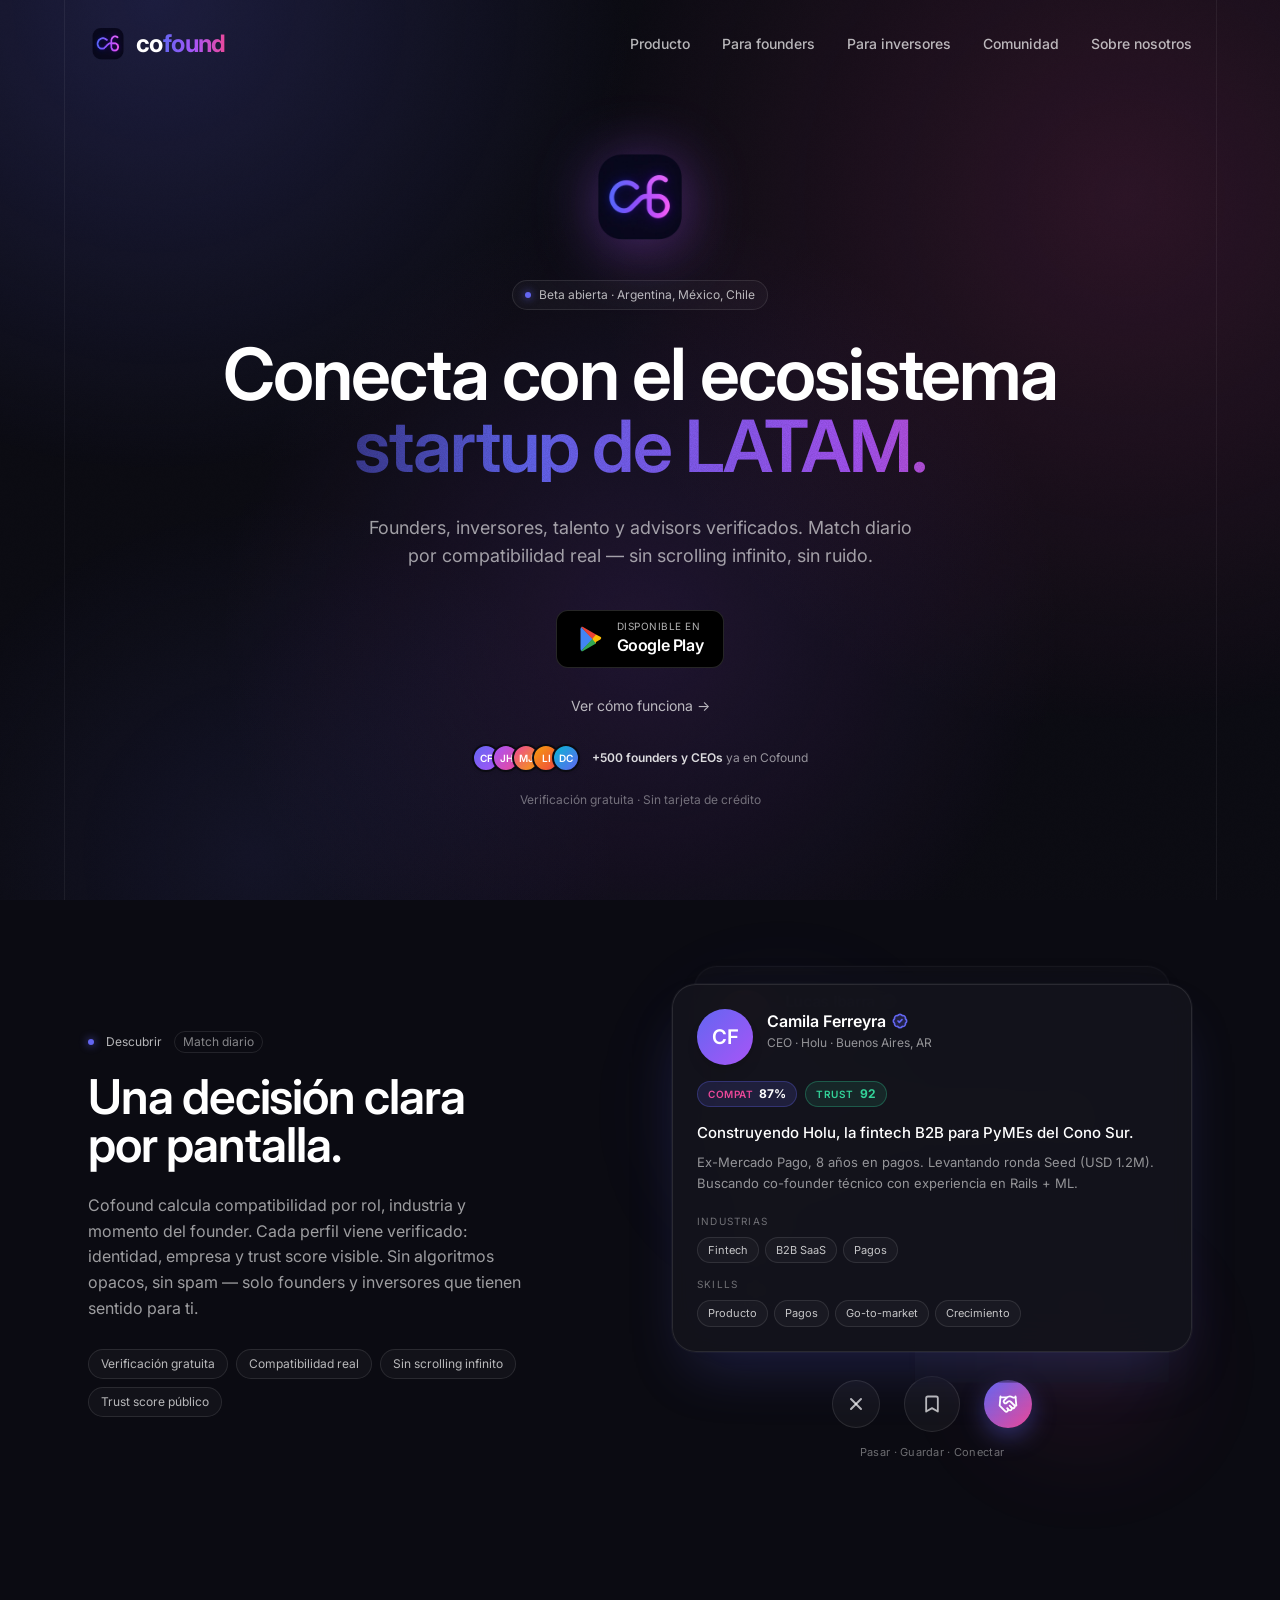
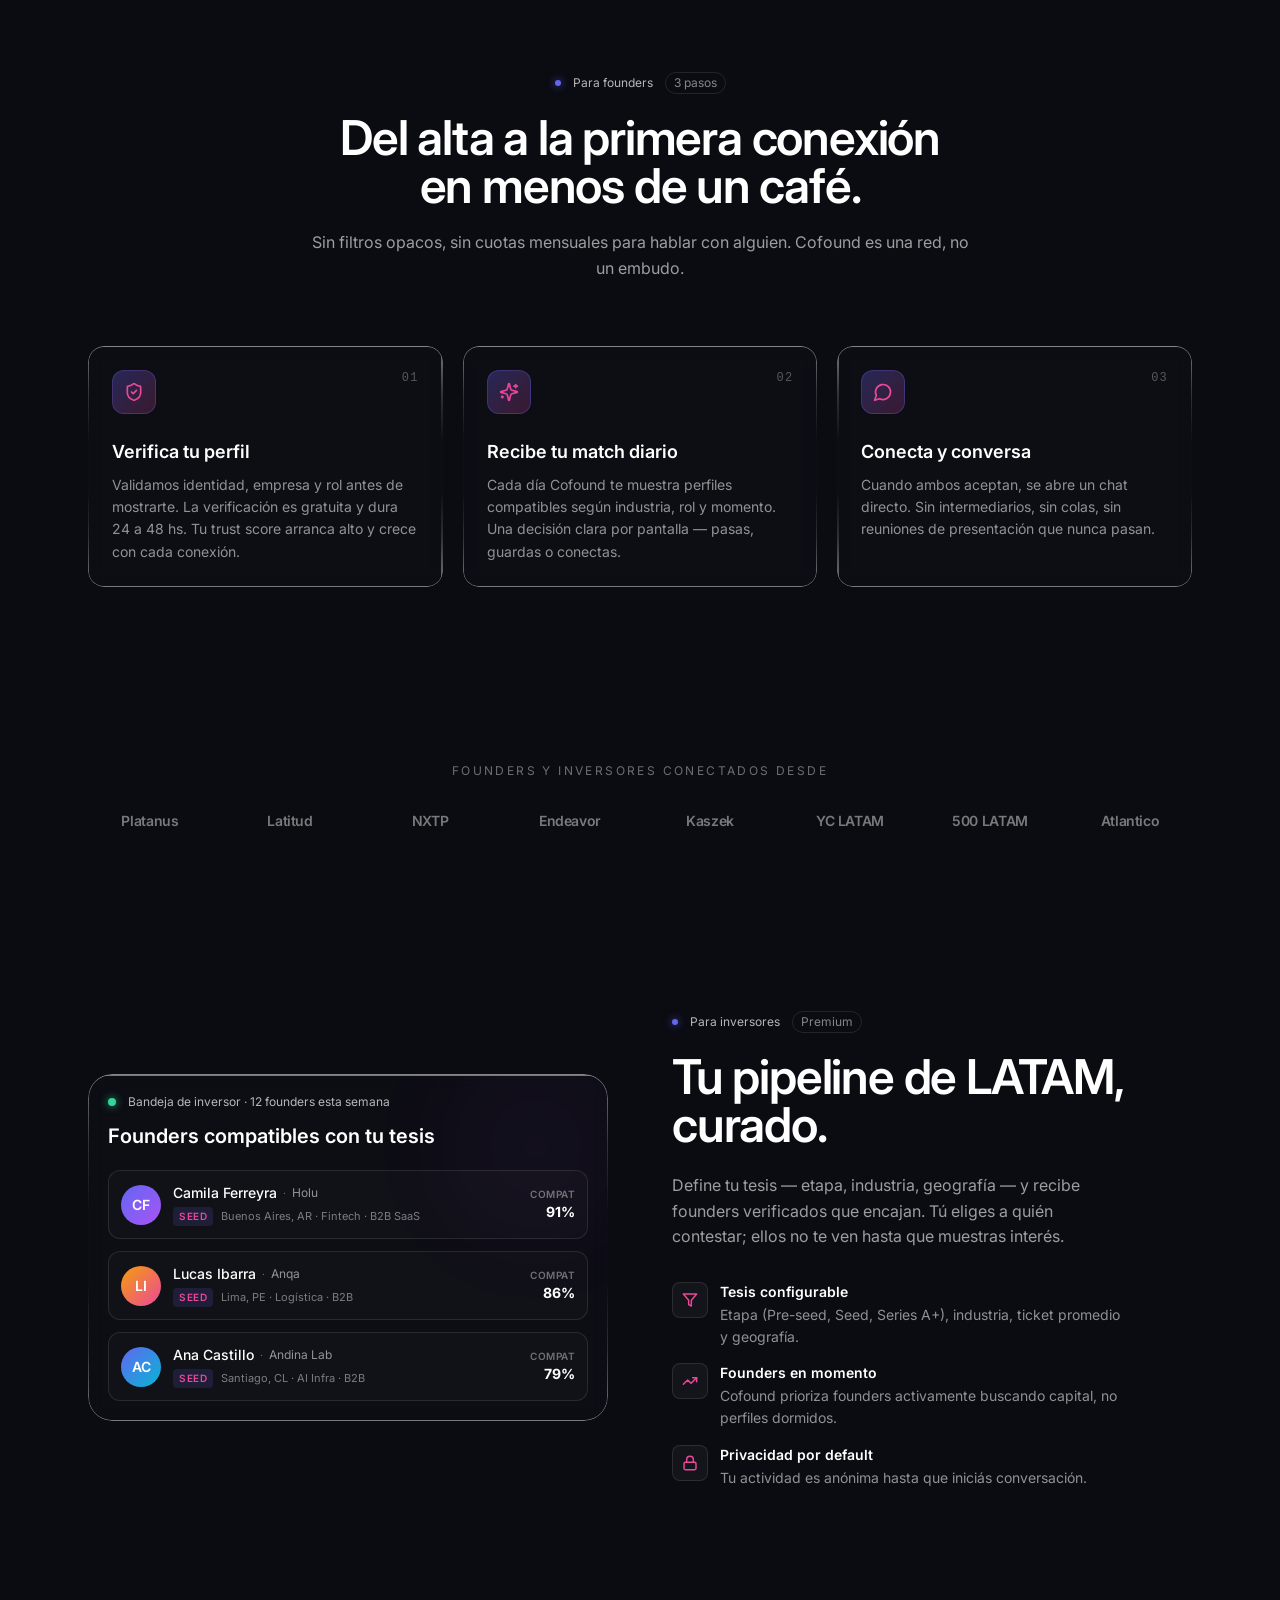
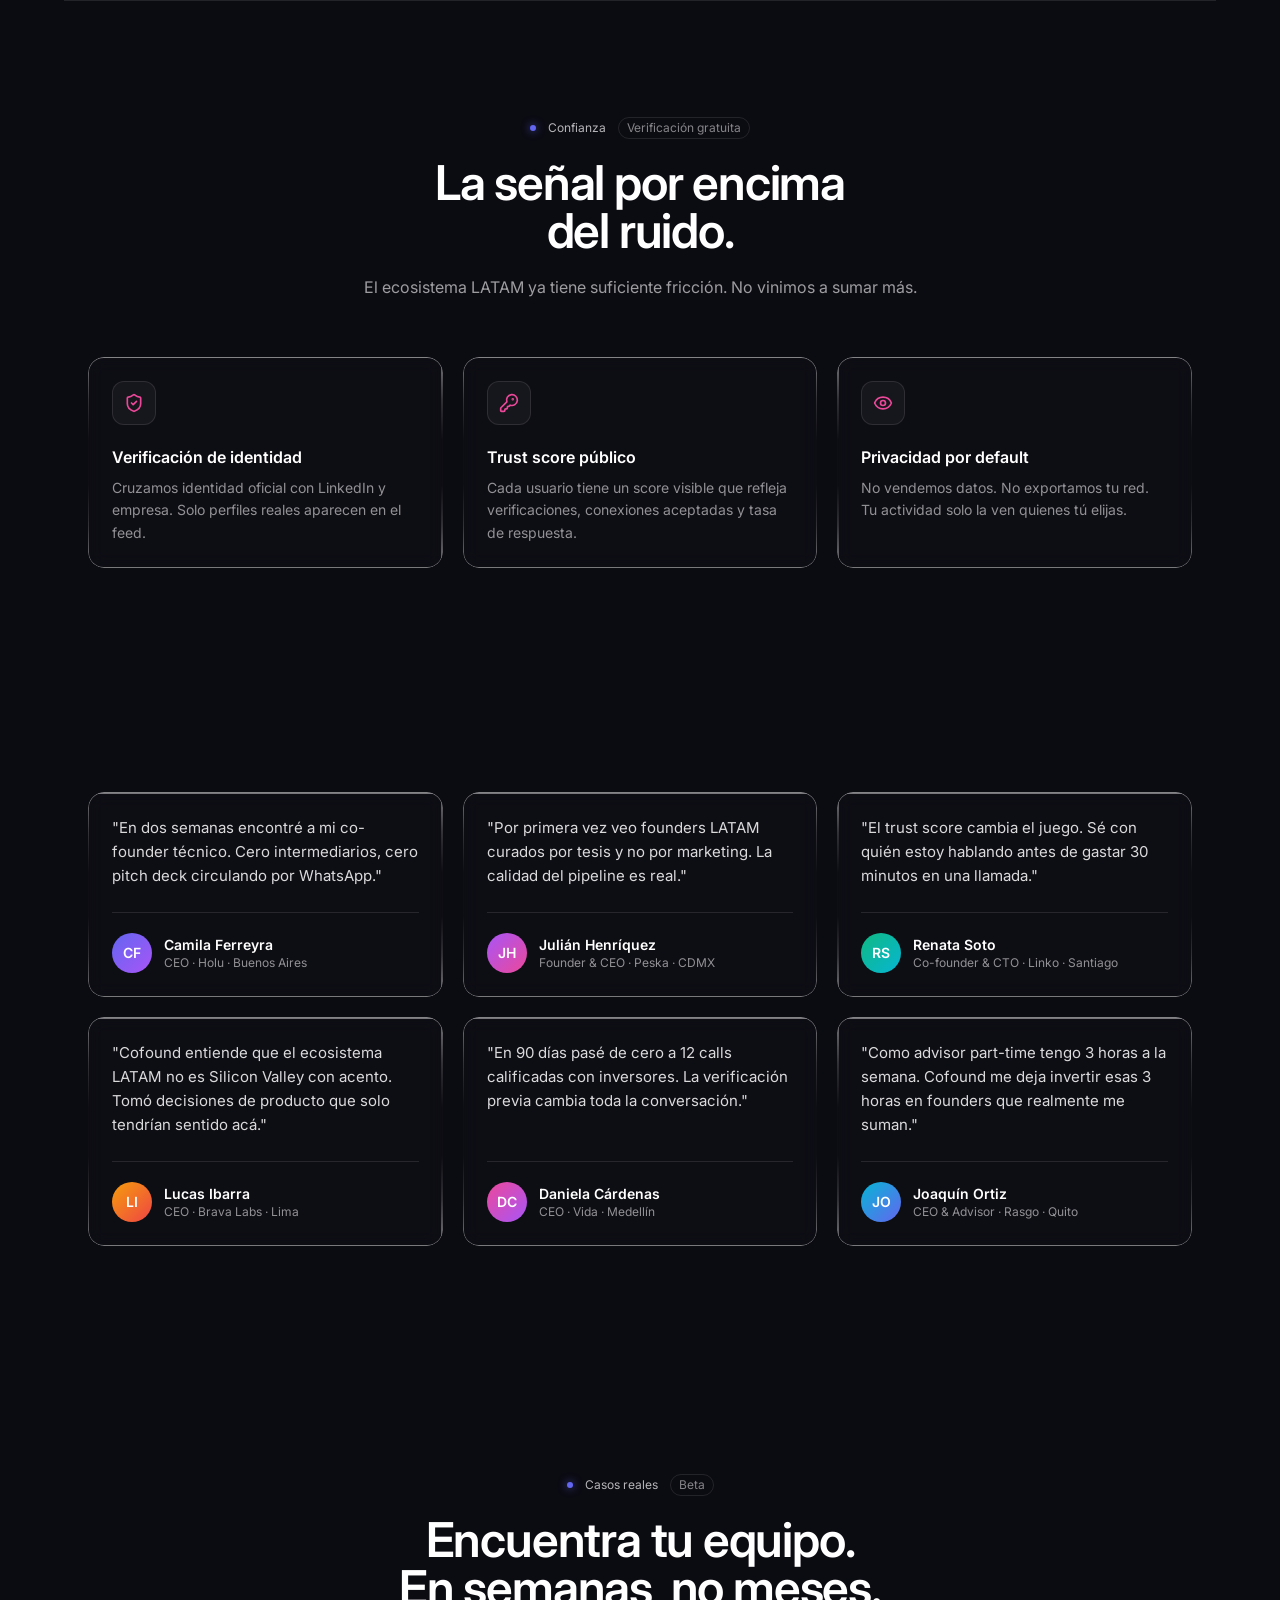
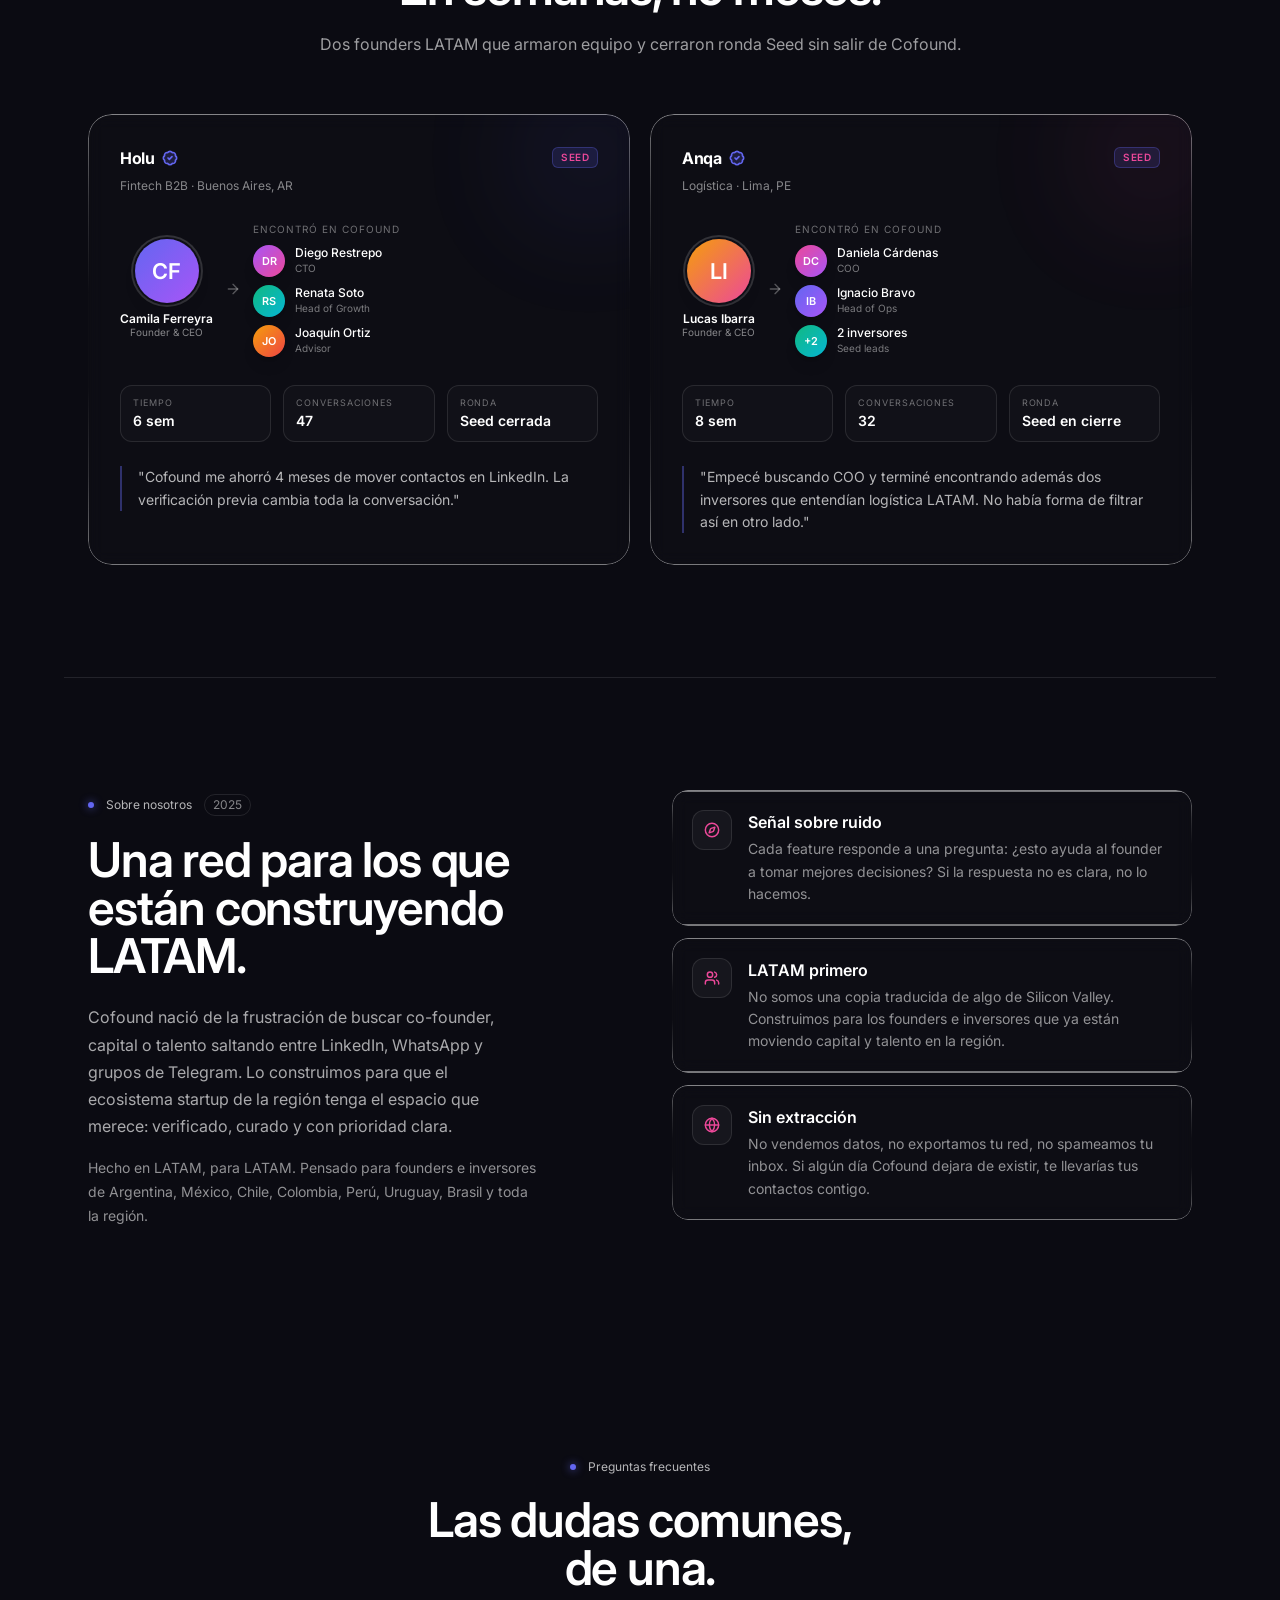
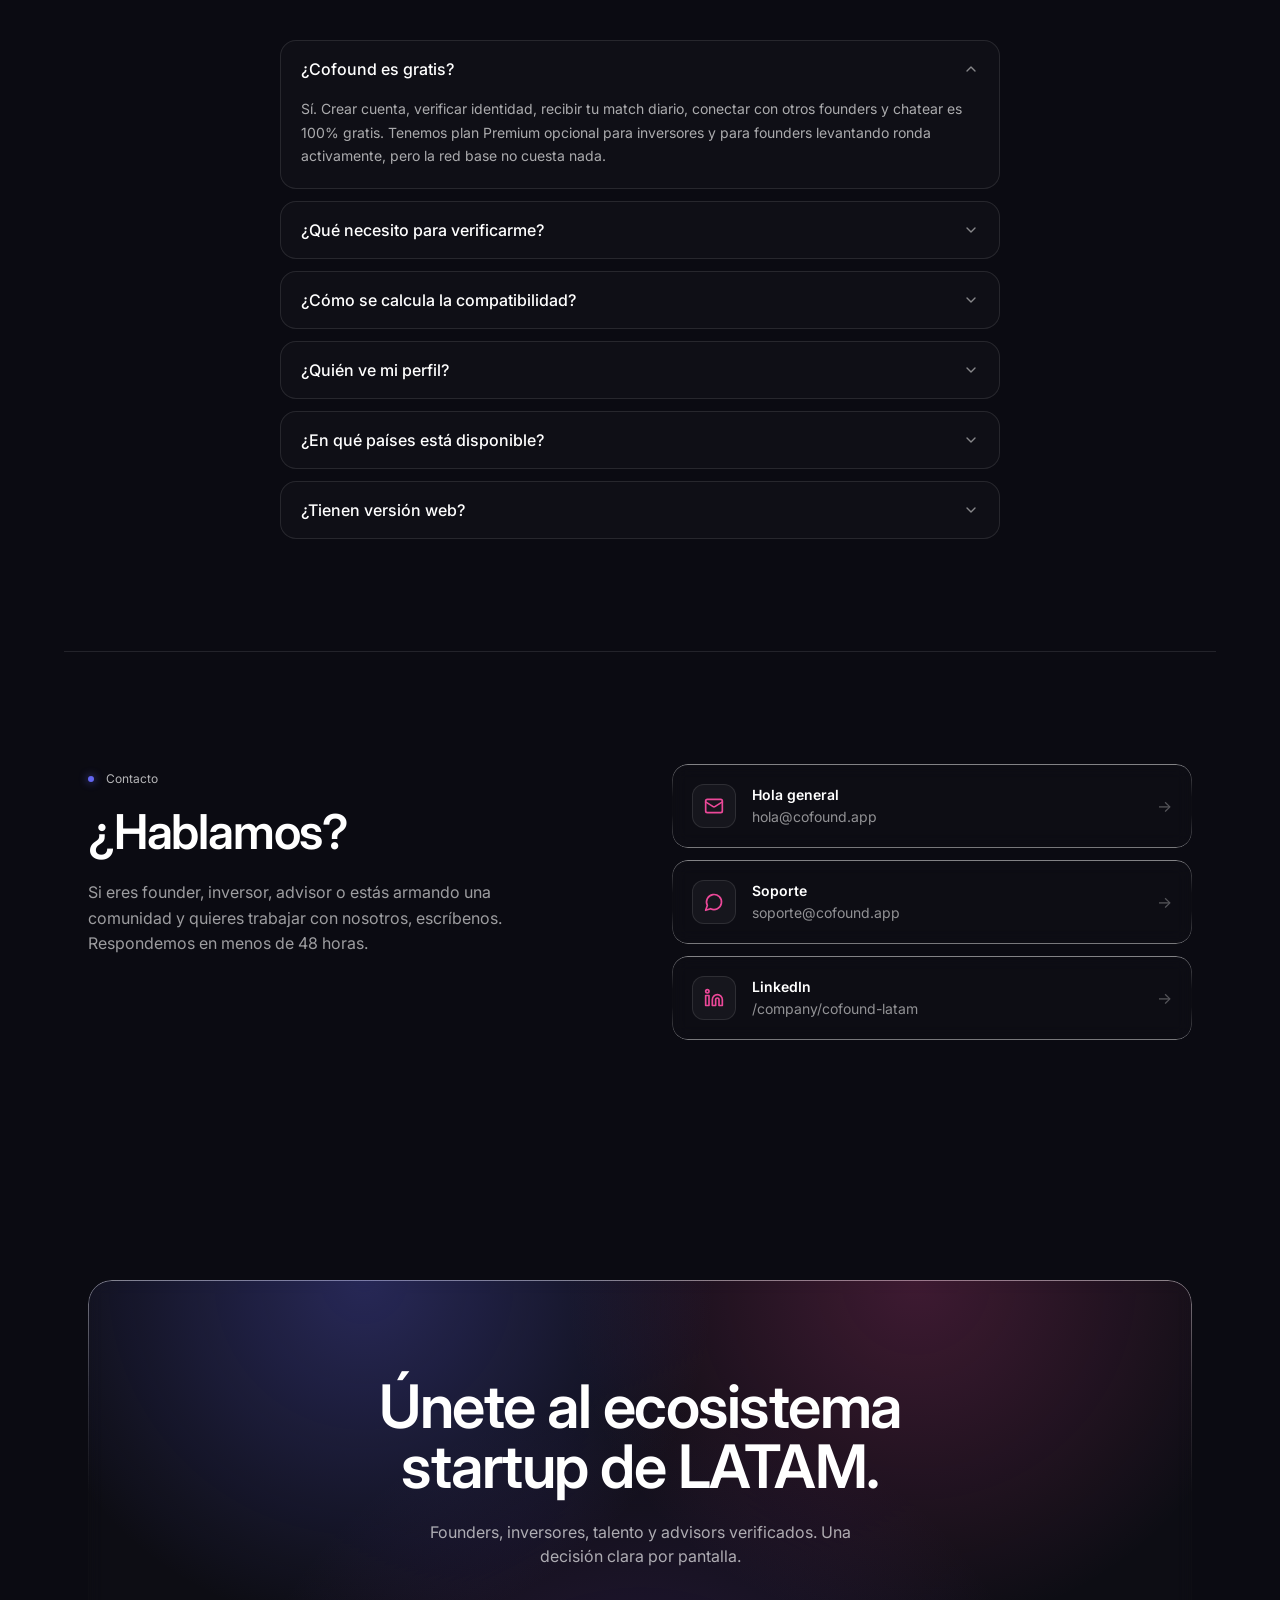
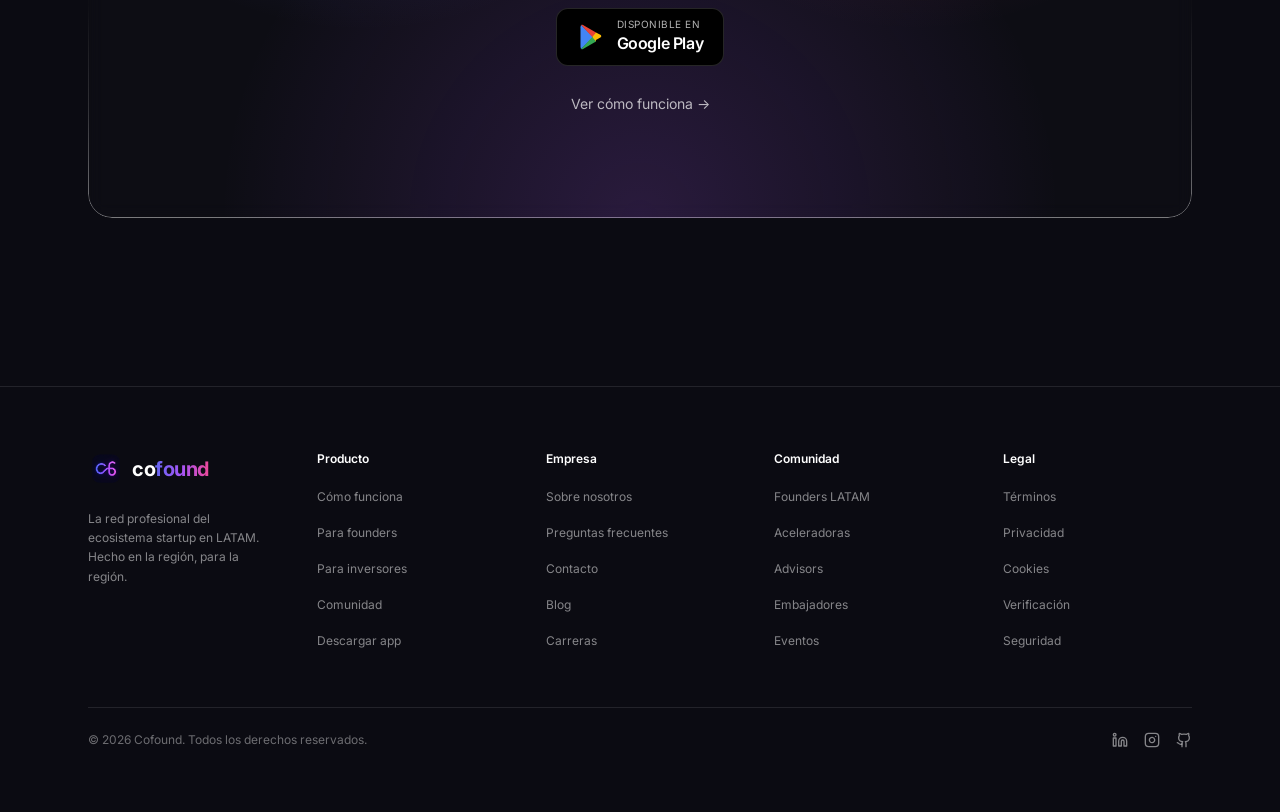
==== index.html @ 4dd8221e "first commit" ====
<!doctype html>
<html lang="es">
  <head>
    <meta charset="UTF-8" />
    <meta name="viewport" content="width=device-width, initial-scale=1.0" />
    <meta name="theme-color" content="#0B0B12" />
    <link rel="icon" type="image/png" href="/cofound-logo.png" />
    <link rel="apple-touch-icon" href="/cofound-logo.png" />
    <meta name="description" content="Cofound — La red profesional del ecosistema startup de LATAM. Founders, inversores, talento y advisors verificados." />
    <meta property="og:title" content="Cofound — Conecta con el ecosistema startup de LATAM" />
    <meta property="og:description" content="Match diario por compatibilidad real. Verificación gratuita. Sin scrolling infinito." />
    <meta property="og:image" content="/cofound-logo.png" />
    <meta property="og:type" content="website" />
    <title>Cofound — La red startup de LATAM</title>
    <script type="module" crossorigin src="/assets/index-DoWVaJGi.js"></script>
    <link rel="stylesheet" crossorigin href="/assets/index-CQe3KnJI.css">
  </head>
  <body>
    <div id="root"></div>
  </body>
</html>
---- assets/index-CQe3KnJI.css ----
@import"https://fonts.googleapis.com/css2?family=Inter:wght@400;500;600;700;800;900&display=swap";*,:before,:after{--tw-border-spacing-x: 0;--tw-border-spacing-y: 0;--tw-translate-x: 0;--tw-translate-y: 0;--tw-rotate: 0;--tw-skew-x: 0;--tw-skew-y: 0;--tw-scale-x: 1;--tw-scale-y: 1;--tw-pan-x: ;--tw-pan-y: ;--tw-pinch-zoom: ;--tw-scroll-snap-strictness: proximity;--tw-gradient-from-position: ;--tw-gradient-via-position: ;--tw-gradient-to-position: ;--tw-ordinal: ;--tw-slashed-zero: ;--tw-numeric-figure: ;--tw-numeric-spacing: ;--tw-numeric-fraction: ;--tw-ring-inset: ;--tw-ring-offset-width: 0px;--tw-ring-offset-color: #fff;--tw-ring-color: rgb(59 130 246 / .5);--tw-ring-offset-shadow: 0 0 #0000;--tw-ring-shadow: 0 0 #0000;--tw-shadow: 0 0 #0000;--tw-shadow-colored: 0 0 #0000;--tw-blur: ;--tw-brightness: ;--tw-contrast: ;--tw-grayscale: ;--tw-hue-rotate: ;--tw-invert: ;--tw-saturate: ;--tw-sepia: ;--tw-drop-shadow: ;--tw-backdrop-blur: ;--tw-backdrop-brightness: ;--tw-backdrop-contrast: ;--tw-backdrop-grayscale: ;--tw-backdrop-hue-rotate: ;--tw-backdrop-invert: ;--tw-backdrop-opacity: ;--tw-backdrop-saturate: ;--tw-backdrop-sepia: ;--tw-contain-size: ;--tw-contain-layout: ;--tw-contain-paint: ;--tw-contain-style: }::backdrop{--tw-border-spacing-x: 0;--tw-border-spacing-y: 0;--tw-translate-x: 0;--tw-translate-y: 0;--tw-rotate: 0;--tw-skew-x: 0;--tw-skew-y: 0;--tw-scale-x: 1;--tw-scale-y: 1;--tw-pan-x: ;--tw-pan-y: ;--tw-pinch-zoom: ;--tw-scroll-snap-strictness: proximity;--tw-gradient-from-position: ;--tw-gradient-via-position: ;--tw-gradient-to-position: ;--tw-ordinal: ;--tw-slashed-zero: ;--tw-numeric-figure: ;--tw-numeric-spacing: ;--tw-numeric-fraction: ;--tw-ring-inset: ;--tw-ring-offset-width: 0px;--tw-ring-offset-color: #fff;--tw-ring-color: rgb(59 130 246 / .5);--tw-ring-offset-shadow: 0 0 #0000;--tw-ring-shadow: 0 0 #0000;--tw-shadow: 0 0 #0000;--tw-shadow-colored: 0 0 #0000;--tw-blur: ;--tw-brightness: ;--tw-contrast: ;--tw-grayscale: ;--tw-hue-rotate: ;--tw-invert: ;--tw-saturate: ;--tw-sepia: ;--tw-drop-shadow: ;--tw-backdrop-blur: ;--tw-backdrop-brightness: ;--tw-backdrop-contrast: ;--tw-backdrop-grayscale: ;--tw-backdrop-hue-rotate: ;--tw-backdrop-invert: ;--tw-backdrop-opacity: ;--tw-backdrop-saturate: ;--tw-backdrop-sepia: ;--tw-contain-size: ;--tw-contain-layout: ;--tw-contain-paint: ;--tw-contain-style: }*,:before,:after{box-sizing:border-box;border-width:0;border-style:solid;border-color:#e5e7eb}:before,:after{--tw-content: ""}html,:host{line-height:1.5;-webkit-text-size-adjust:100%;-moz-tab-size:4;-o-tab-size:4;tab-size:4;font-family:Inter,system-ui,sans-serif;font-feature-settings:normal;font-variation-settings:normal;-webkit-tap-highlight-color:transparent}body{margin:0;line-height:inherit}hr{height:0;color:inherit;border-top-width:1px}abbr:where([title]){-webkit-text-decoration:underline dotted;text-decoration:underline dotted}h1,h2,h3,h4,h5,h6{font-size:inherit;font-weight:inherit}a{color:inherit;text-decoration:inherit}b,strong{font-weight:bolder}code,kbd,samp,pre{font-family:ui-monospace,SFMono-Regular,Menlo,Monaco,Consolas,Liberation Mono,Courier New,monospace;font-feature-settings:normal;font-variation-settings:normal;font-size:1em}small{font-size:80%}sub,sup{font-size:75%;line-height:0;position:relative;vertical-align:baseline}sub{bottom:-.25em}sup{top:-.5em}table{text-indent:0;border-color:inherit;border-collapse:collapse}button,input,optgroup,select,textarea{font-family:inherit;font-feature-settings:inherit;font-variation-settings:inherit;font-size:100%;font-weight:inherit;line-height:inherit;letter-spacing:inherit;color:inherit;margin:0;padding:0}button,select{text-transform:none}button,input:where([type=button]),input:where([type=reset]),input:where([type=submit]){-webkit-appearance:button;background-color:transparent;background-image:none}:-moz-focusring{outline:auto}:-moz-ui-invalid{box-shadow:none}progress{vertical-align:baseline}::-webkit-inner-spin-button,::-webkit-outer-spin-button{height:auto}[type=search]{-webkit-appearance:textfield;outline-offset:-2px}::-webkit-search-decoration{-webkit-appearance:none}::-webkit-file-upload-button{-webkit-appearance:button;font:inherit}summary{display:list-item}blockquote,dl,dd,h1,h2,h3,h4,h5,h6,hr,figure,p,pre{margin:0}fieldset{margin:0;padding:0}legend{padding:0}ol,ul,menu{list-style:none;margin:0;padding:0}dialog{padding:0}textarea{resize:vertical}input::-moz-placeholder,textarea::-moz-placeholder{opacity:1;color:#9ca3af}input::placeholder,textarea::placeholder{opacity:1;color:#9ca3af}button,[role=button]{cursor:pointer}:disabled{cursor:default}img,svg,video,canvas,audio,iframe,embed,object{display:block;vertical-align:middle}img,video{max-width:100%;height:auto}[hidden]:where(:not([hidden=until-found])){display:none}.pointer-events-none{pointer-events:none}.visible{visibility:visible}.fixed{position:fixed}.absolute{position:absolute}.relative{position:relative}.-inset-10{top:-2.5rem;right:-2.5rem;bottom:-2.5rem;left:-2.5rem}.inset-0{top:0;right:0;bottom:0;left:0}.inset-x-3{left:.75rem;right:.75rem}.inset-y-0{top:0;bottom:0}.-right-12{right:-3rem}.-right-20{right:-5rem}.-top-12{top:-3rem}.-top-20{top:-5rem}.-top-3{top:-.75rem}.left-1\/2{left:50%}.-z-10{z-index:-10}.z-0{z-index:0}.z-10{z-index:10}.z-\[100\]{z-index:100}.z-\[5\]{z-index:5}.order-1{order:1}.order-2{order:2}.mx-auto{margin-left:auto;margin-right:auto}.-mt-4{margin-top:-1rem}.mb-1{margin-bottom:.25rem}.mb-2{margin-bottom:.5rem}.mb-5{margin-bottom:1.25rem}.mb-6{margin-bottom:1.5rem}.mb-7{margin-bottom:1.75rem}.ml-auto{margin-left:auto}.mt-0\.5{margin-top:.125rem}.mt-1{margin-top:.25rem}.mt-10{margin-top:2.5rem}.mt-12{margin-top:3rem}.mt-14{margin-top:3.5rem}.mt-16{margin-top:4rem}.mt-2{margin-top:.5rem}.mt-3{margin-top:.75rem}.mt-3\.5{margin-top:.875rem}.mt-4{margin-top:1rem}.mt-5{margin-top:1.25rem}.mt-6{margin-top:1.5rem}.mt-7{margin-top:1.75rem}.mt-8{margin-top:2rem}.block{display:block}.inline-block{display:inline-block}.flex{display:flex}.inline-flex{display:inline-flex}.grid{display:grid}.hidden{display:none}.h-1\.5{height:.375rem}.h-10{height:2.5rem}.h-11{height:2.75rem}.h-12{height:3rem}.h-14{height:3.5rem}.h-2{height:.5rem}.h-4{height:1rem}.h-5{height:1.25rem}.h-6{height:1.5rem}.h-60{height:15rem}.h-7{height:1.75rem}.h-9{height:2.25rem}.min-h-screen{min-height:100vh}.w-1\.5{width:.375rem}.w-10{width:2.5rem}.w-11{width:2.75rem}.w-12{width:3rem}.w-14{width:3.5rem}.w-2{width:.5rem}.w-4{width:1rem}.w-5{width:1.25rem}.w-6{width:1.5rem}.w-60{width:15rem}.w-7{width:1.75rem}.w-9{width:2.25rem}.w-full{width:100%}.w-px{width:1px}.min-w-0{min-width:0px}.max-w-2xl{max-width:42rem}.max-w-3xl{max-width:48rem}.max-w-4xl{max-width:56rem}.max-w-6xl{max-width:72rem}.max-w-\[220px\]{max-width:220px}.max-w-md{max-width:28rem}.max-w-xl{max-width:36rem}.flex-1{flex:1 1 0%}.shrink-0{flex-shrink:0}.-translate-x-\[calc\(50\%\+36rem\)\]{--tw-translate-x: calc((50% + 36rem)*-1) ;transform:translate(var(--tw-translate-x),var(--tw-translate-y)) rotate(var(--tw-rotate)) skew(var(--tw-skew-x)) skewY(var(--tw-skew-y)) scaleX(var(--tw-scale-x)) scaleY(var(--tw-scale-y))}.-translate-y-3\.5{--tw-translate-y: -.875rem;transform:translate(var(--tw-translate-x),var(--tw-translate-y)) rotate(var(--tw-rotate)) skew(var(--tw-skew-x)) skewY(var(--tw-skew-y)) scaleX(var(--tw-scale-x)) scaleY(var(--tw-scale-y))}.translate-x-\[calc\(-50\%\+36rem\)\]{--tw-translate-x: calc(-50% + 36rem) ;transform:translate(var(--tw-translate-x),var(--tw-translate-y)) rotate(var(--tw-rotate)) skew(var(--tw-skew-x)) skewY(var(--tw-skew-y)) scaleX(var(--tw-scale-x)) scaleY(var(--tw-scale-y))}.rotate-180{--tw-rotate: 180deg;transform:translate(var(--tw-translate-x),var(--tw-translate-y)) rotate(var(--tw-rotate)) skew(var(--tw-skew-x)) skewY(var(--tw-skew-y)) scaleX(var(--tw-scale-x)) scaleY(var(--tw-scale-y))}.scale-\[0\.96\]{--tw-scale-x: .96;--tw-scale-y: .96;transform:translate(var(--tw-translate-x),var(--tw-translate-y)) rotate(var(--tw-rotate)) skew(var(--tw-skew-x)) skewY(var(--tw-skew-y)) scaleX(var(--tw-scale-x)) scaleY(var(--tw-scale-y))}.cursor-default{cursor:default}.select-none{-webkit-user-select:none;-moz-user-select:none;user-select:none}.grid-cols-2{grid-template-columns:repeat(2,minmax(0,1fr))}.grid-cols-3{grid-template-columns:repeat(3,minmax(0,1fr))}.flex-col{flex-direction:column}.flex-wrap{flex-wrap:wrap}.items-start{align-items:flex-start}.items-center{align-items:center}.items-baseline{align-items:baseline}.justify-center{justify-content:center}.justify-between{justify-content:space-between}.gap-1\.5{gap:.375rem}.gap-10{gap:2.5rem}.gap-2{gap:.5rem}.gap-2\.5{gap:.625rem}.gap-3{gap:.75rem}.gap-3\.5{gap:.875rem}.gap-4{gap:1rem}.gap-5{gap:1.25rem}.gap-6{gap:1.5rem}.gap-8{gap:2rem}.-space-x-2>:not([hidden])~:not([hidden]){--tw-space-x-reverse: 0;margin-right:calc(-.5rem * var(--tw-space-x-reverse));margin-left:calc(-.5rem * calc(1 - var(--tw-space-x-reverse)))}.space-y-2>:not([hidden])~:not([hidden]){--tw-space-y-reverse: 0;margin-top:calc(.5rem * calc(1 - var(--tw-space-y-reverse)));margin-bottom:calc(.5rem * var(--tw-space-y-reverse))}.space-y-3>:not([hidden])~:not([hidden]){--tw-space-y-reverse: 0;margin-top:calc(.75rem * calc(1 - var(--tw-space-y-reverse)));margin-bottom:calc(.75rem * var(--tw-space-y-reverse))}.space-y-4>:not([hidden])~:not([hidden]){--tw-space-y-reverse: 0;margin-top:calc(1rem * calc(1 - var(--tw-space-y-reverse)));margin-bottom:calc(1rem * var(--tw-space-y-reverse))}.overflow-hidden{overflow:hidden}.overflow-x-hidden{overflow-x:hidden}.truncate{overflow:hidden;text-overflow:ellipsis;white-space:nowrap}.rounded{border-radius:.25rem}.rounded-2xl{border-radius:1rem}.rounded-3xl{border-radius:1.5rem}.rounded-full{border-radius:9999px}.rounded-lg{border-radius:.5rem}.rounded-md{border-radius:.375rem}.rounded-xl{border-radius:.75rem}.border{border-width:1px}.border-2{border-width:2px}.border-l-2{border-left-width:2px}.border-t{border-top-width:1px}.border-amber-300\/30{border-color:#fcd34d4d}.border-bg{--tw-border-opacity: 1;border-color:rgb(11 11 18 / var(--tw-border-opacity, 1))}.border-brand\/30{border-color:#6366f14d}.border-brand\/40{border-color:#6366f166}.border-emerald-400\/30{border-color:#34d3994d}.border-white\/10{border-color:#ffffff1a}.border-white\/15{border-color:#ffffff26}.bg-\[\#14141C\]\/95{background-color:#14141cf2}.bg-amber-300\/10{background-color:#fcd34d1a}.bg-bg{--tw-bg-opacity: 1;background-color:rgb(11 11 18 / var(--tw-bg-opacity, 1))}.bg-black{--tw-bg-opacity: 1;background-color:rgb(0 0 0 / var(--tw-bg-opacity, 1))}.bg-brand{--tw-bg-opacity: 1;background-color:rgb(99 102 241 / var(--tw-bg-opacity, 1))}.bg-brand\/15{background-color:#6366f126}.bg-emerald-400{--tw-bg-opacity: 1;background-color:rgb(52 211 153 / var(--tw-bg-opacity, 1))}.bg-emerald-400\/10{background-color:#34d3991a}.bg-white{--tw-bg-opacity: 1;background-color:rgb(255 255 255 / var(--tw-bg-opacity, 1))}.bg-white\/5{background-color:#ffffff0d}.bg-white\/\[0\.02\]{background-color:#ffffff05}.bg-white\/\[0\.03\]{background-color:#ffffff08}.bg-white\/\[0\.04\]{background-color:#ffffff0a}.bg-white\/\[0\.06\]{background-color:#ffffff0f}.bg-gradient-to-br{background-image:linear-gradient(to bottom right,var(--tw-gradient-stops))}.from-brand{--tw-gradient-from: #6366F1 var(--tw-gradient-from-position);--tw-gradient-to: rgb(99 102 241 / 0) var(--tw-gradient-to-position);--tw-gradient-stops: var(--tw-gradient-from), var(--tw-gradient-to)}.from-brand\/30{--tw-gradient-from: rgb(99 102 241 / .3) var(--tw-gradient-from-position);--tw-gradient-to: rgb(99 102 241 / 0) var(--tw-gradient-to-position);--tw-gradient-stops: var(--tw-gradient-from), var(--tw-gradient-to)}.to-brand-3{--tw-gradient-to: #EC4899 var(--tw-gradient-to-position)}.to-brand-3\/20{--tw-gradient-to: rgb(236 72 153 / .2) var(--tw-gradient-to-position)}.bg-clip-text{-webkit-background-clip:text;background-clip:text}.fill-brand\/20{fill:#6366f133}.p-3{padding:.75rem}.p-5{padding:1.25rem}.p-6{padding:1.5rem}.p-7{padding:1.75rem}.px-1\.5{padding-left:.375rem;padding-right:.375rem}.px-2{padding-left:.5rem;padding-right:.5rem}.px-2\.5{padding-left:.625rem;padding-right:.625rem}.px-3{padding-left:.75rem;padding-right:.75rem}.px-5{padding-left:1.25rem;padding-right:1.25rem}.px-6{padding-left:1.5rem;padding-right:1.5rem}.px-8{padding-left:2rem;padding-right:2rem}.py-0\.5{padding-top:.125rem;padding-bottom:.125rem}.py-1{padding-top:.25rem;padding-bottom:.25rem}.py-1\.5{padding-top:.375rem;padding-bottom:.375rem}.py-14{padding-top:3.5rem;padding-bottom:3.5rem}.py-16{padding-top:4rem;padding-bottom:4rem}.py-2{padding-top:.5rem;padding-bottom:.5rem}.py-2\.5{padding-top:.625rem;padding-bottom:.625rem}.py-20{padding-top:5rem;padding-bottom:5rem}.py-3{padding-top:.75rem;padding-bottom:.75rem}.py-4{padding-top:1rem;padding-bottom:1rem}.pb-10{padding-bottom:2.5rem}.pb-20{padding-bottom:5rem}.pb-5{padding-bottom:1.25rem}.pl-4{padding-left:1rem}.pt-12{padding-top:3rem}.pt-5{padding-top:1.25rem}.pt-6{padding-top:1.5rem}.text-left{text-align:left}.text-center{text-align:center}.text-right{text-align:right}.font-mono{font-family:ui-monospace,SFMono-Regular,Menlo,Monaco,Consolas,Liberation Mono,Courier New,monospace}.text-3xl{font-size:1.875rem;line-height:2.25rem}.text-4xl{font-size:2.25rem;line-height:2.5rem}.text-\[10px\]{font-size:10px}.text-\[11px\]{font-size:11px}.text-\[13px\]{font-size:13px}.text-\[15px\]{font-size:15px}.text-\[9px\]{font-size:9px}.text-base{font-size:1rem;line-height:1.5rem}.text-lg{font-size:1.125rem;line-height:1.75rem}.text-sm{font-size:.875rem;line-height:1.25rem}.text-xl{font-size:1.25rem;line-height:1.75rem}.text-xs{font-size:.75rem;line-height:1rem}.font-bold{font-weight:700}.font-medium{font-weight:500}.font-semibold{font-weight:600}.uppercase{text-transform:uppercase}.leading-\[0\.95\]{line-height:.95}.leading-\[1\.05\]{line-height:1.05}.leading-\[1\.55\]{line-height:1.55}.leading-\[1\.5\]{line-height:1.5}.leading-\[1\.6\]{line-height:1.6}.leading-\[1\.7\]{line-height:1.7}.leading-none{line-height:1}.leading-relaxed{line-height:1.625}.leading-snug{line-height:1.375}.leading-tight{line-height:1.25}.tracking-\[0\.12em\]{letter-spacing:.12em}.tracking-\[0\.2em\]{letter-spacing:.2em}.tracking-tight{letter-spacing:-.025em}.tracking-wide{letter-spacing:.025em}.tracking-wider{letter-spacing:.05em}.tracking-widest{letter-spacing:.1em}.text-amber-300{--tw-text-opacity: 1;color:rgb(252 211 77 / var(--tw-text-opacity, 1))}.text-black{--tw-text-opacity: 1;color:rgb(0 0 0 / var(--tw-text-opacity, 1))}.text-brand{--tw-text-opacity: 1;color:rgb(99 102 241 / var(--tw-text-opacity, 1))}.text-brand-3{--tw-text-opacity: 1;color:rgb(236 72 153 / var(--tw-text-opacity, 1))}.text-emerald-400{--tw-text-opacity: 1;color:rgb(52 211 153 / var(--tw-text-opacity, 1))}.text-transparent{color:transparent}.text-white{--tw-text-opacity: 1;color:rgb(255 255 255 / var(--tw-text-opacity, 1))}.text-white\/30{color:#ffffff4d}.text-white\/40{color:#fff6}.text-white\/45{color:#ffffff73}.text-white\/50{color:#ffffff80}.text-white\/55{color:#ffffff8c}.text-white\/60{color:#fff9}.text-white\/65{color:#ffffffa6}.text-white\/70{color:#ffffffb3}.text-white\/75{color:#ffffffbf}.text-white\/85{color:#ffffffd9}.opacity-40{opacity:.4}.opacity-50{opacity:.5}.opacity-70{opacity:.7}.opacity-90{opacity:.9}.opacity-\[0\.025\]{opacity:.025}.mix-blend-overlay{mix-blend-mode:overlay}.shadow{--tw-shadow: 0 1px 3px 0 rgb(0 0 0 / .1), 0 1px 2px -1px rgb(0 0 0 / .1);--tw-shadow-colored: 0 1px 3px 0 var(--tw-shadow-color), 0 1px 2px -1px var(--tw-shadow-color);box-shadow:var(--tw-ring-offset-shadow, 0 0 #0000),var(--tw-ring-shadow, 0 0 #0000),var(--tw-shadow)}.shadow-\[0_0_8px_rgba\(16\,185\,129\,0\.9\)\]{--tw-shadow: 0 0 8px rgba(16,185,129,.9);--tw-shadow-colored: 0 0 8px var(--tw-shadow-color);box-shadow:var(--tw-ring-offset-shadow, 0 0 #0000),var(--tw-ring-shadow, 0 0 #0000),var(--tw-shadow)}.shadow-\[0_0_8px_rgba\(99\,102\,241\,0\.8\)\]{--tw-shadow: 0 0 8px rgba(99,102,241,.8);--tw-shadow-colored: 0 0 8px var(--tw-shadow-color);box-shadow:var(--tw-ring-offset-shadow, 0 0 #0000),var(--tw-ring-shadow, 0 0 #0000),var(--tw-shadow)}.shadow-\[0_0_8px_rgba\(99\,102\,241\,0\.9\)\]{--tw-shadow: 0 0 8px rgba(99,102,241,.9);--tw-shadow-colored: 0 0 8px var(--tw-shadow-color);box-shadow:var(--tw-ring-offset-shadow, 0 0 #0000),var(--tw-ring-shadow, 0 0 #0000),var(--tw-shadow)}.shadow-\[0_8px_24px_rgba\(99\,102\,241\,0\.4\)\]{--tw-shadow: 0 8px 24px rgba(99,102,241,.4);--tw-shadow-colored: 0 8px 24px var(--tw-shadow-color);box-shadow:var(--tw-ring-offset-shadow, 0 0 #0000),var(--tw-ring-shadow, 0 0 #0000),var(--tw-shadow)}.shadow-lg{--tw-shadow: 0 10px 15px -3px rgb(0 0 0 / .1), 0 4px 6px -4px rgb(0 0 0 / .1);--tw-shadow-colored: 0 10px 15px -3px var(--tw-shadow-color), 0 4px 6px -4px var(--tw-shadow-color);box-shadow:var(--tw-ring-offset-shadow, 0 0 #0000),var(--tw-ring-shadow, 0 0 #0000),var(--tw-shadow)}.ring{--tw-ring-offset-shadow: var(--tw-ring-inset) 0 0 0 var(--tw-ring-offset-width) var(--tw-ring-offset-color);--tw-ring-shadow: var(--tw-ring-inset) 0 0 0 calc(3px + var(--tw-ring-offset-width)) var(--tw-ring-color);box-shadow:var(--tw-ring-offset-shadow),var(--tw-ring-shadow),var(--tw-shadow, 0 0 #0000)}.ring-2{--tw-ring-offset-shadow: var(--tw-ring-inset) 0 0 0 var(--tw-ring-offset-width) var(--tw-ring-offset-color);--tw-ring-shadow: var(--tw-ring-inset) 0 0 0 calc(2px + var(--tw-ring-offset-width)) var(--tw-ring-color);box-shadow:var(--tw-ring-offset-shadow),var(--tw-ring-shadow),var(--tw-shadow, 0 0 #0000)}.ring-white\/15{--tw-ring-color: rgb(255 255 255 / .15)}.ring-offset-2{--tw-ring-offset-width: 2px}.ring-offset-\[\#0f0f17\]{--tw-ring-offset-color: #0f0f17}.blur-2xl{--tw-blur: blur(40px);filter:var(--tw-blur) var(--tw-brightness) var(--tw-contrast) var(--tw-grayscale) var(--tw-hue-rotate) var(--tw-invert) var(--tw-saturate) var(--tw-sepia) var(--tw-drop-shadow)}.blur-3xl{--tw-blur: blur(64px);filter:var(--tw-blur) var(--tw-brightness) var(--tw-contrast) var(--tw-grayscale) var(--tw-hue-rotate) var(--tw-invert) var(--tw-saturate) var(--tw-sepia) var(--tw-drop-shadow)}.drop-shadow-\[0_8px_32px_rgba\(168\,85\,247\,0\.4\)\]{--tw-drop-shadow: drop-shadow(0 8px 32px rgba(168,85,247,.4));filter:var(--tw-blur) var(--tw-brightness) var(--tw-contrast) var(--tw-grayscale) var(--tw-hue-rotate) var(--tw-invert) var(--tw-saturate) var(--tw-sepia) var(--tw-drop-shadow)}.filter{filter:var(--tw-blur) var(--tw-brightness) var(--tw-contrast) var(--tw-grayscale) var(--tw-hue-rotate) var(--tw-invert) var(--tw-saturate) var(--tw-sepia) var(--tw-drop-shadow)}.backdrop-blur-xl{--tw-backdrop-blur: blur(24px);-webkit-backdrop-filter:var(--tw-backdrop-blur) var(--tw-backdrop-brightness) var(--tw-backdrop-contrast) var(--tw-backdrop-grayscale) var(--tw-backdrop-hue-rotate) var(--tw-backdrop-invert) var(--tw-backdrop-opacity) var(--tw-backdrop-saturate) var(--tw-backdrop-sepia);backdrop-filter:var(--tw-backdrop-blur) var(--tw-backdrop-brightness) var(--tw-backdrop-contrast) var(--tw-backdrop-grayscale) var(--tw-backdrop-hue-rotate) var(--tw-backdrop-invert) var(--tw-backdrop-opacity) var(--tw-backdrop-saturate) var(--tw-backdrop-sepia)}.transition{transition-property:color,background-color,border-color,text-decoration-color,fill,stroke,opacity,box-shadow,transform,filter,backdrop-filter;transition-timing-function:cubic-bezier(.4,0,.2,1);transition-duration:.15s}.transition-all{transition-property:all;transition-timing-function:cubic-bezier(.4,0,.2,1);transition-duration:.15s}.transition-colors{transition-property:color,background-color,border-color,text-decoration-color,fill,stroke;transition-timing-function:cubic-bezier(.4,0,.2,1);transition-duration:.15s}.transition-transform{transition-property:transform;transition-timing-function:cubic-bezier(.4,0,.2,1);transition-duration:.15s}html,body{font-family:Inter,system-ui,sans-serif;-webkit-font-smoothing:antialiased;background:#0b0b12;color:#fff}::-moz-selection{background:#6366f159}::selection{background:#6366f159}.liquid-glass{background:#ffffff03;background-blend-mode:luminosity;backdrop-filter:blur(8px);-webkit-backdrop-filter:blur(8px);border:none;box-shadow:inset 0 1px 1px #ffffff1a;position:relative;overflow:hidden}.liquid-glass:before{content:"";position:absolute;top:0;right:0;bottom:0;left:0;border-radius:inherit;padding:1.4px;background:linear-gradient(180deg,#ffffff73,#ffffff26,#fff0,#fff0,#ffffff26,#ffffff73);-webkit-mask:linear-gradient(#fff 0 0) content-box,linear-gradient(#fff 0 0);-webkit-mask-composite:xor;mask-composite:exclude;pointer-events:none}@keyframes shiny{0%{background-position:-200% center}to{background-position:200% center}}.animate-shiny{animation:shiny 6s linear infinite}.brand-glow{background:radial-gradient(600px circle at 30% 0%,rgba(99,102,241,.22),transparent 65%),radial-gradient(500px circle at 70% 30%,rgba(236,72,153,.16),transparent 65%)}.swipe-card{transition:transform .5s cubic-bezier(.22,1,.36,1)}.swipe-card-back{transform:scale(.96) translateY(-14px);opacity:.5}.hover\:scale-105:hover{--tw-scale-x: 1.05;--tw-scale-y: 1.05;transform:translate(var(--tw-translate-x),var(--tw-translate-y)) rotate(var(--tw-rotate)) skew(var(--tw-skew-x)) skewY(var(--tw-skew-y)) scaleX(var(--tw-scale-x)) scaleY(var(--tw-scale-y))}.hover\:bg-black\/80:hover{background-color:#000c}.hover\:bg-white\/5:hover{background-color:#ffffff0d}.hover\:bg-white\/90:hover{background-color:#ffffffe6}.hover\:bg-white\/\[0\.02\]:hover{background-color:#ffffff05}.hover\:bg-white\/\[0\.04\]:hover{background-color:#ffffff0a}.hover\:bg-white\/\[0\.08\]:hover{background-color:#ffffff14}.hover\:text-white:hover{--tw-text-opacity: 1;color:rgb(255 255 255 / var(--tw-text-opacity, 1))}.active\:scale-95:active{--tw-scale-x: .95;--tw-scale-y: .95;transform:translate(var(--tw-translate-x),var(--tw-translate-y)) rotate(var(--tw-rotate)) skew(var(--tw-skew-x)) skewY(var(--tw-skew-y)) scaleX(var(--tw-scale-x)) scaleY(var(--tw-scale-y))}.active\:scale-\[0\.98\]:active{--tw-scale-x: .98;--tw-scale-y: .98;transform:translate(var(--tw-translate-x),var(--tw-translate-y)) rotate(var(--tw-rotate)) skew(var(--tw-skew-x)) skewY(var(--tw-skew-y)) scaleX(var(--tw-scale-x)) scaleY(var(--tw-scale-y))}.group:hover .group-hover\:translate-x-\[1px\]{--tw-translate-x: 1px;transform:translate(var(--tw-translate-x),var(--tw-translate-y)) rotate(var(--tw-rotate)) skew(var(--tw-skew-x)) skewY(var(--tw-skew-y)) scaleX(var(--tw-scale-x)) scaleY(var(--tw-scale-y))}.group:hover .group-hover\:border-brand\/40{border-color:#6366f166}.group:hover .group-hover\:text-white\/70{color:#ffffffb3}@media (min-width: 640px){.sm\:grid-cols-4{grid-template-columns:repeat(4,minmax(0,1fr))}.sm\:flex-row{flex-direction:row}.sm\:items-center{align-items:center}}@media (min-width: 768px){.md\:order-1{order:1}.md\:order-2{order:2}.md\:block{display:block}.md\:flex{display:flex}.md\:hidden{display:none}.md\:grid-cols-2{grid-template-columns:repeat(2,minmax(0,1fr))}.md\:grid-cols-3{grid-template-columns:repeat(3,minmax(0,1fr))}.md\:grid-cols-5{grid-template-columns:repeat(5,minmax(0,1fr))}.md\:gap-16{gap:4rem}.md\:p-8{padding:2rem}.md\:py-16{padding-top:4rem;padding-bottom:4rem}.md\:py-24{padding-top:6rem;padding-bottom:6rem}.md\:py-28{padding-top:7rem;padding-bottom:7rem}.md\:py-32{padding-top:8rem;padding-bottom:8rem}.md\:pt-20{padding-top:5rem}.md\:text-5xl{font-size:3rem;line-height:1}.md\:text-6xl{font-size:3.75rem;line-height:1}.md\:text-7xl{font-size:4.5rem;line-height:1}.md\:text-base{font-size:1rem;line-height:1.5rem}.md\:text-lg{font-size:1.125rem;line-height:1.75rem}}@media (min-width: 1024px){.lg\:grid-cols-3{grid-template-columns:repeat(3,minmax(0,1fr))}.lg\:grid-cols-8{grid-template-columns:repeat(8,minmax(0,1fr))}}
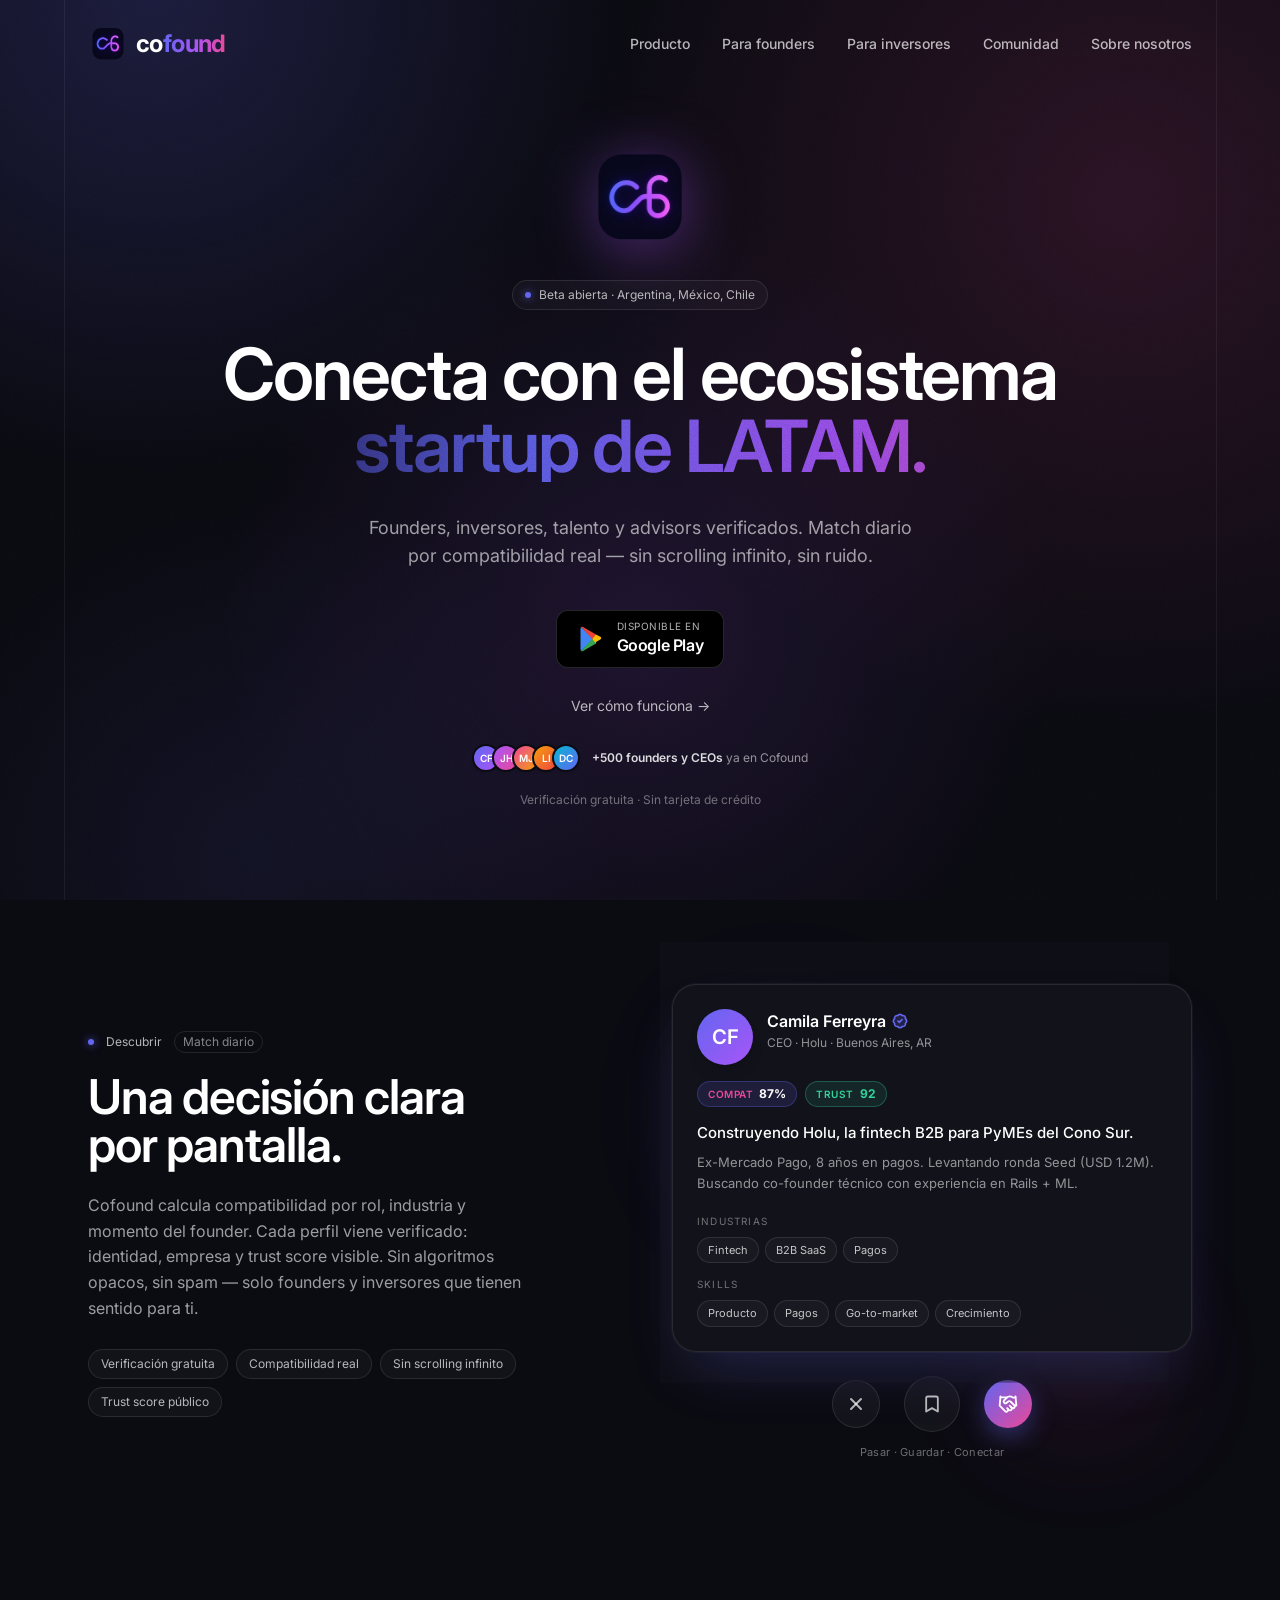
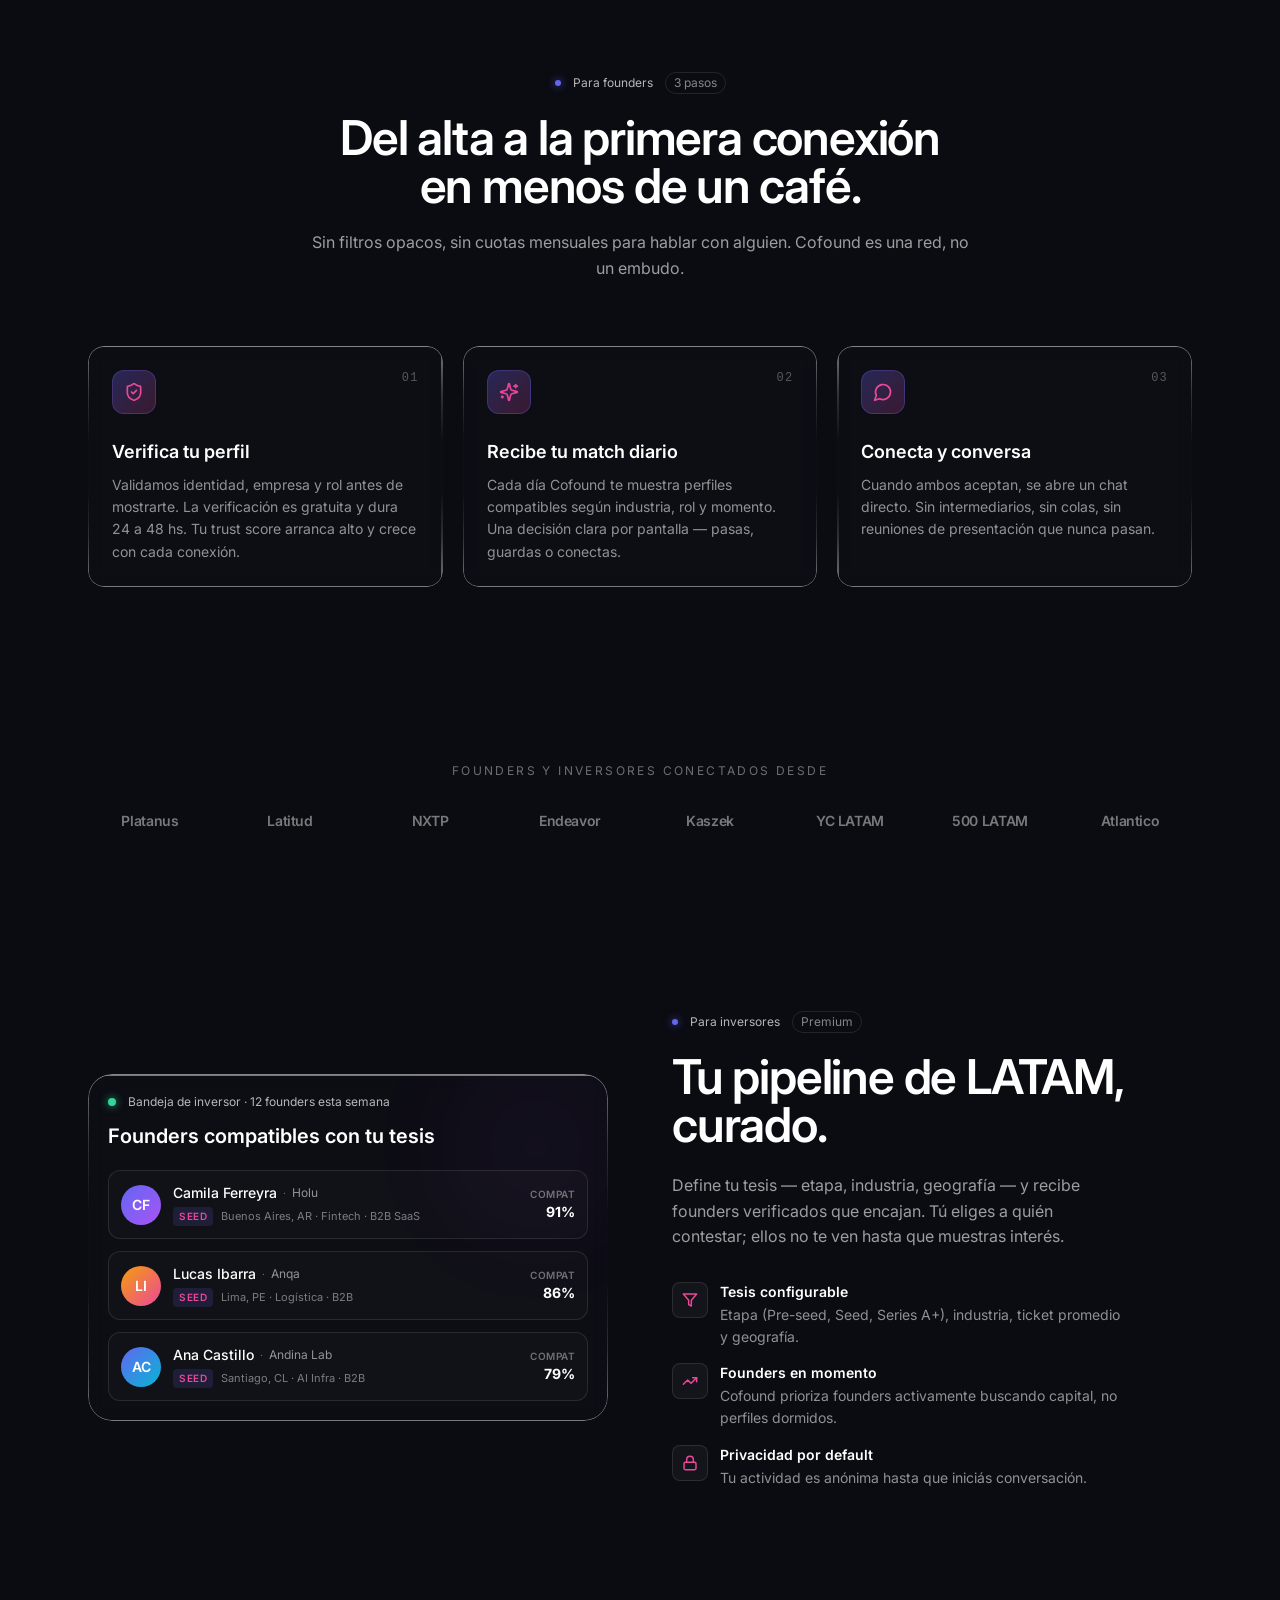
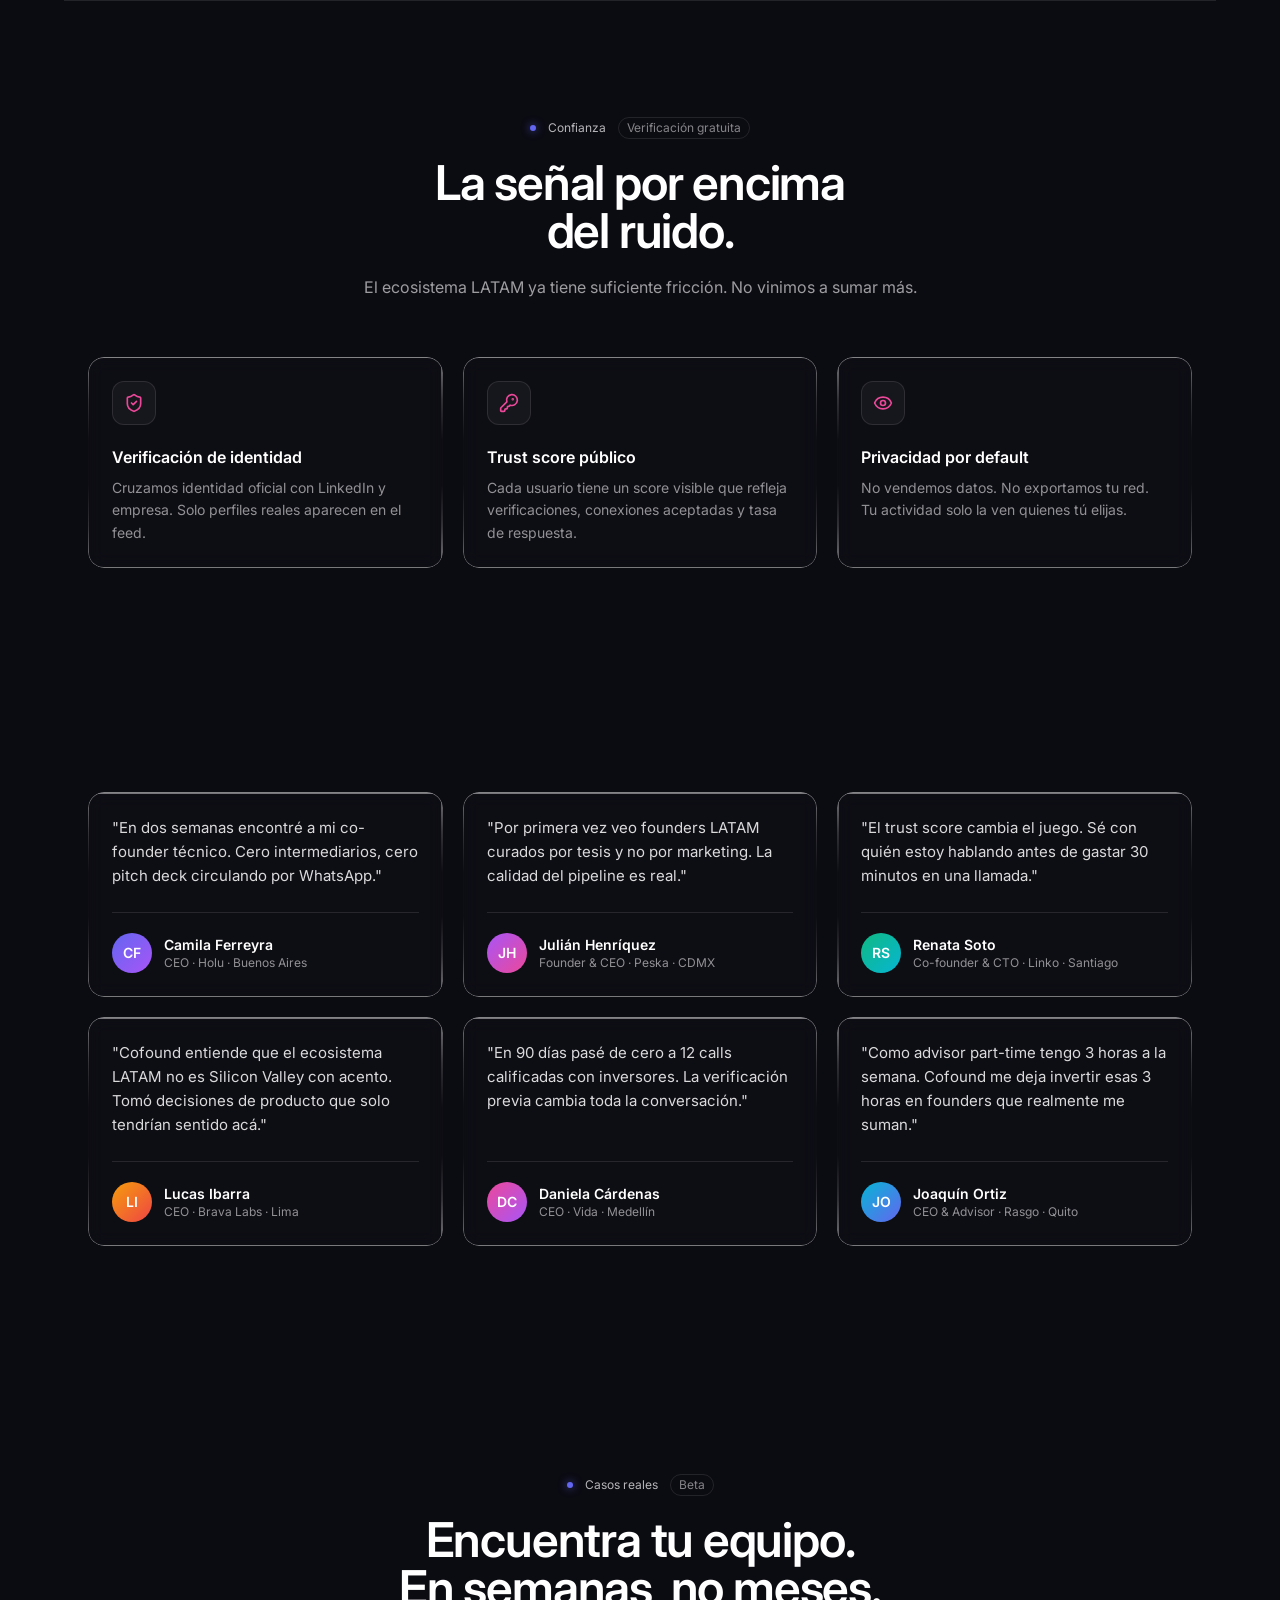
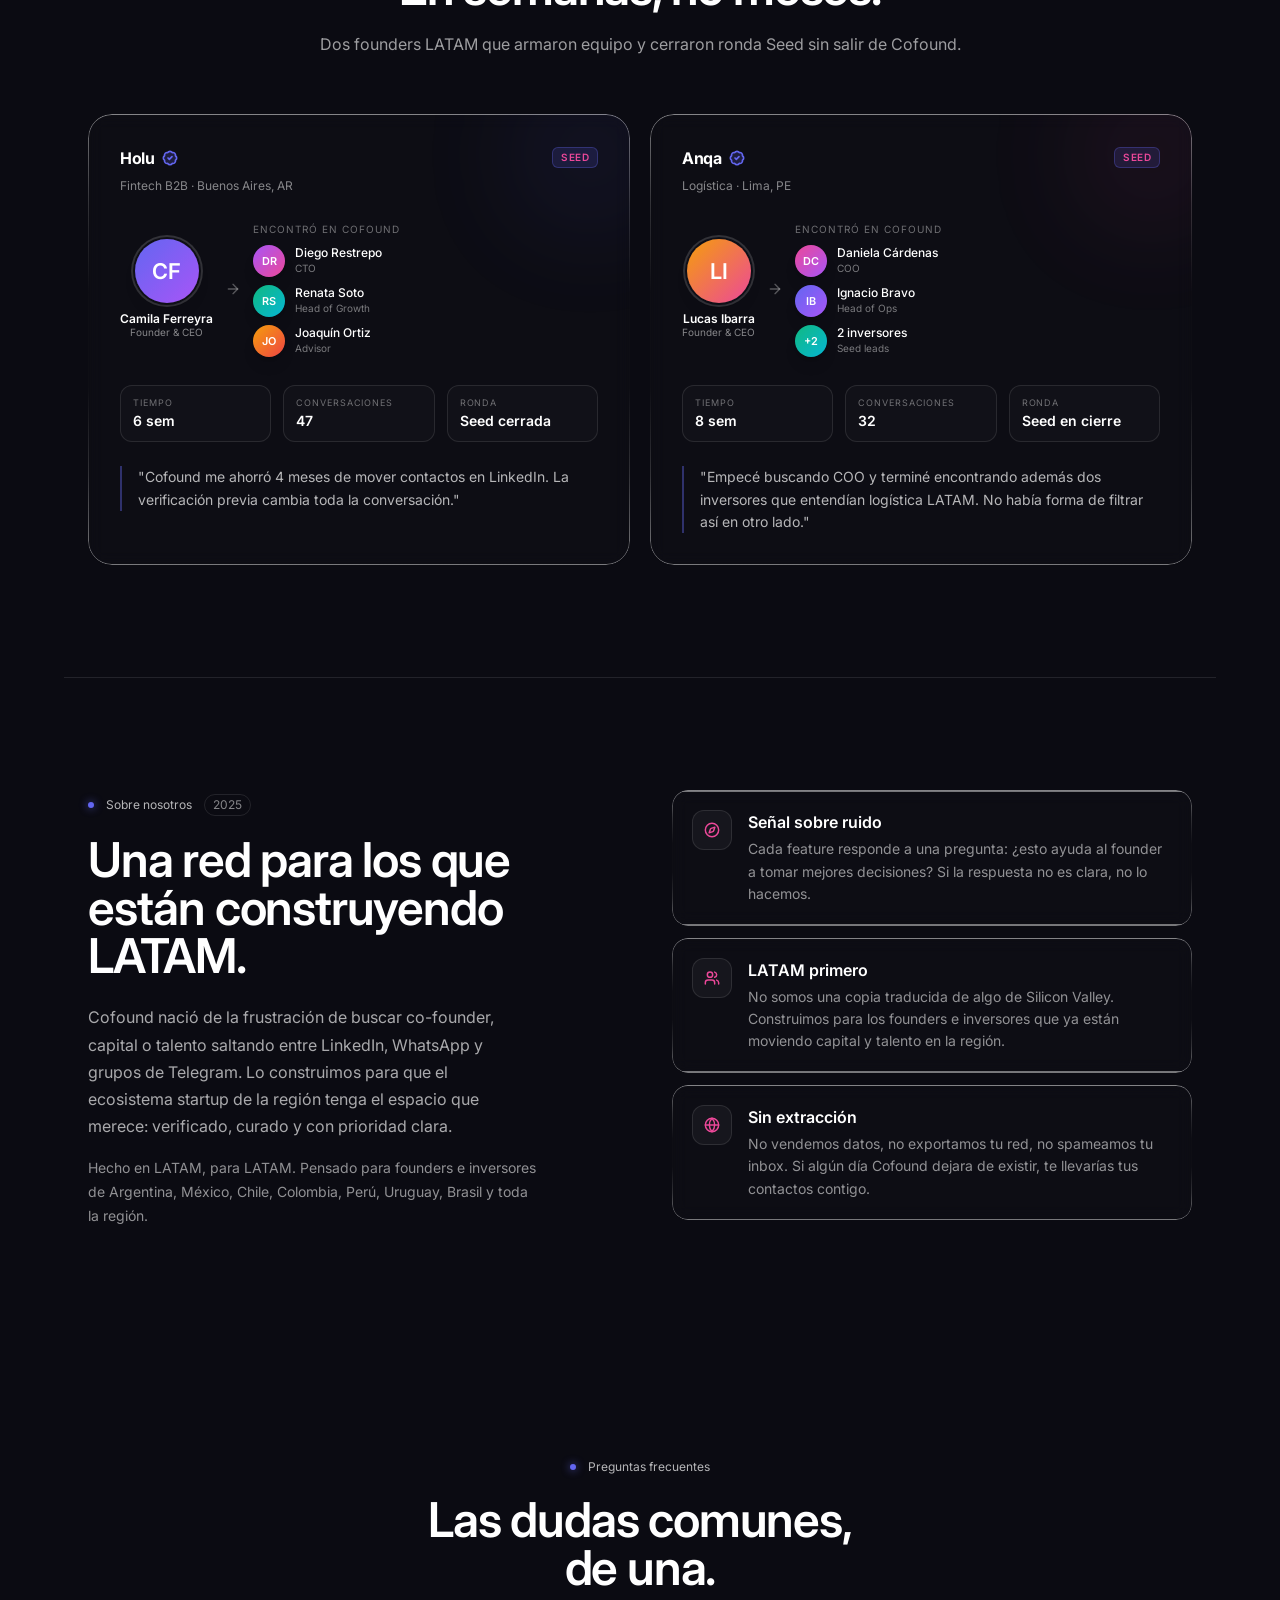
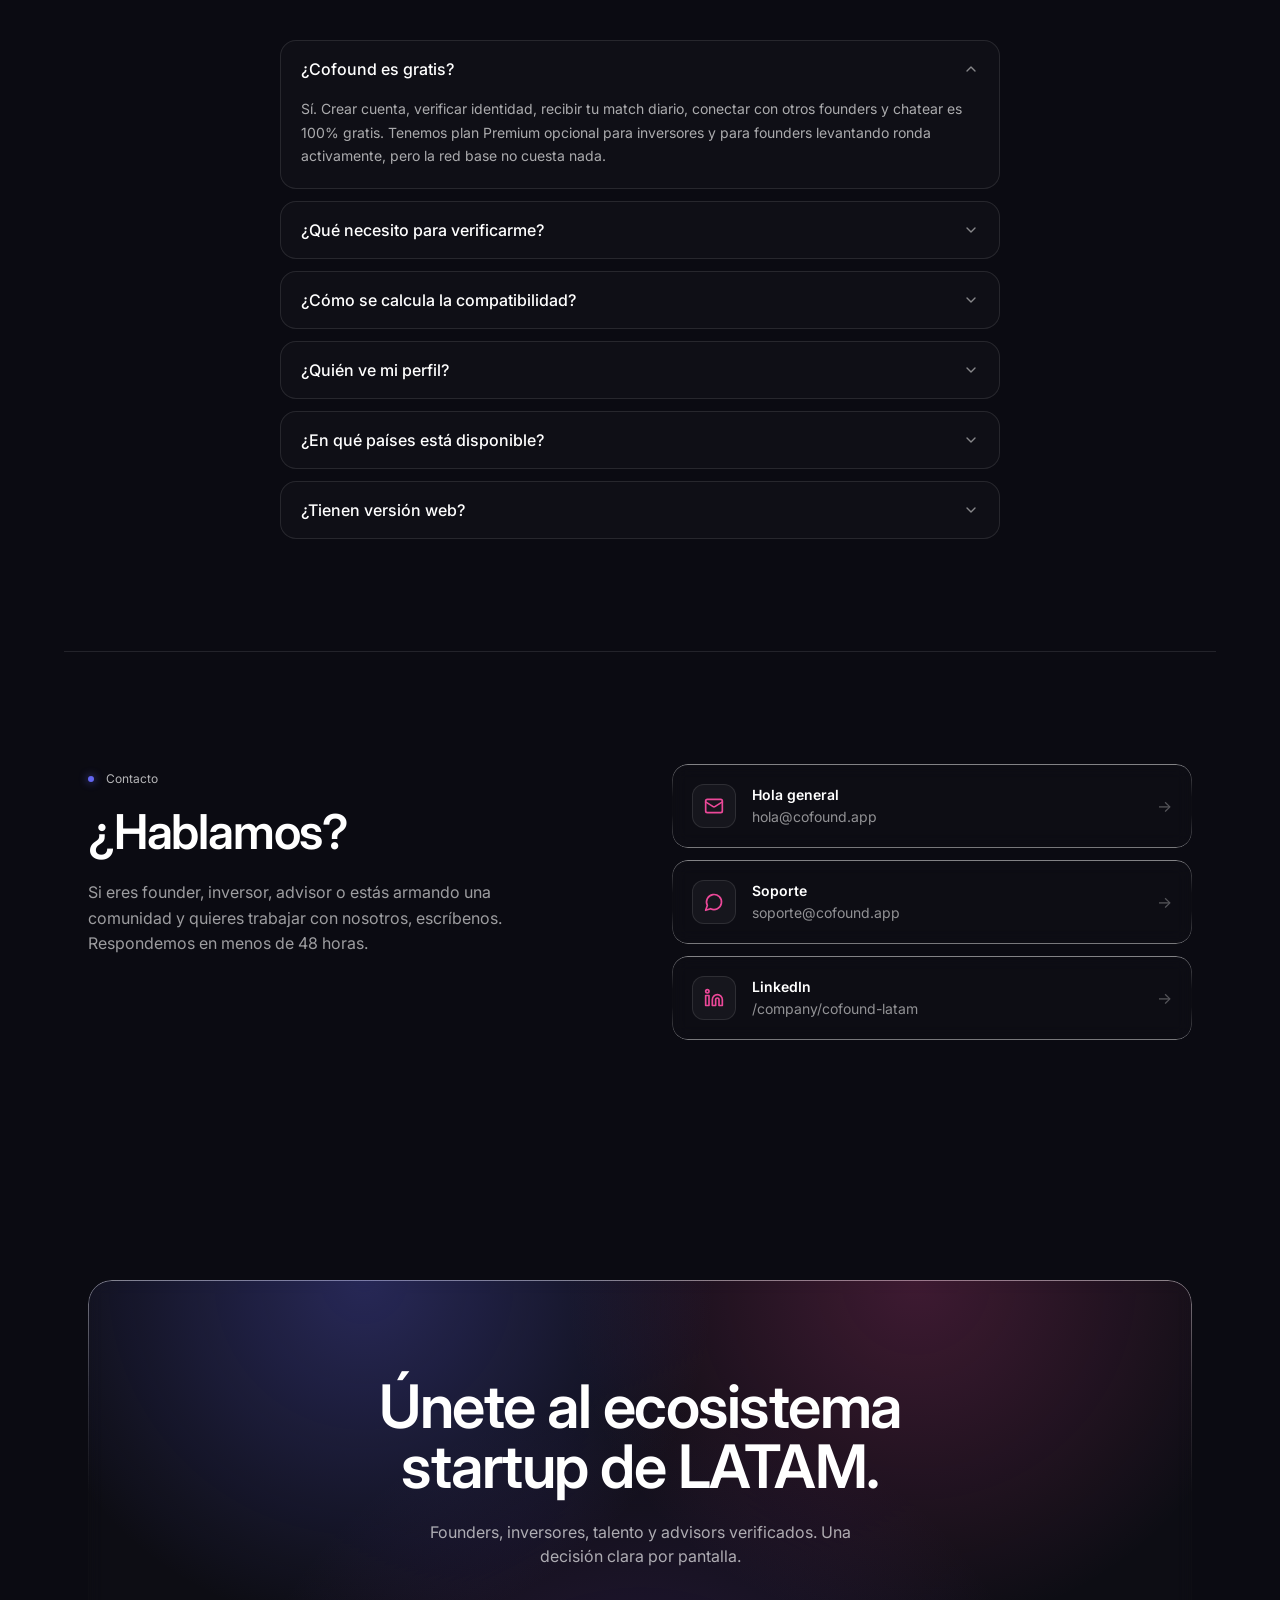
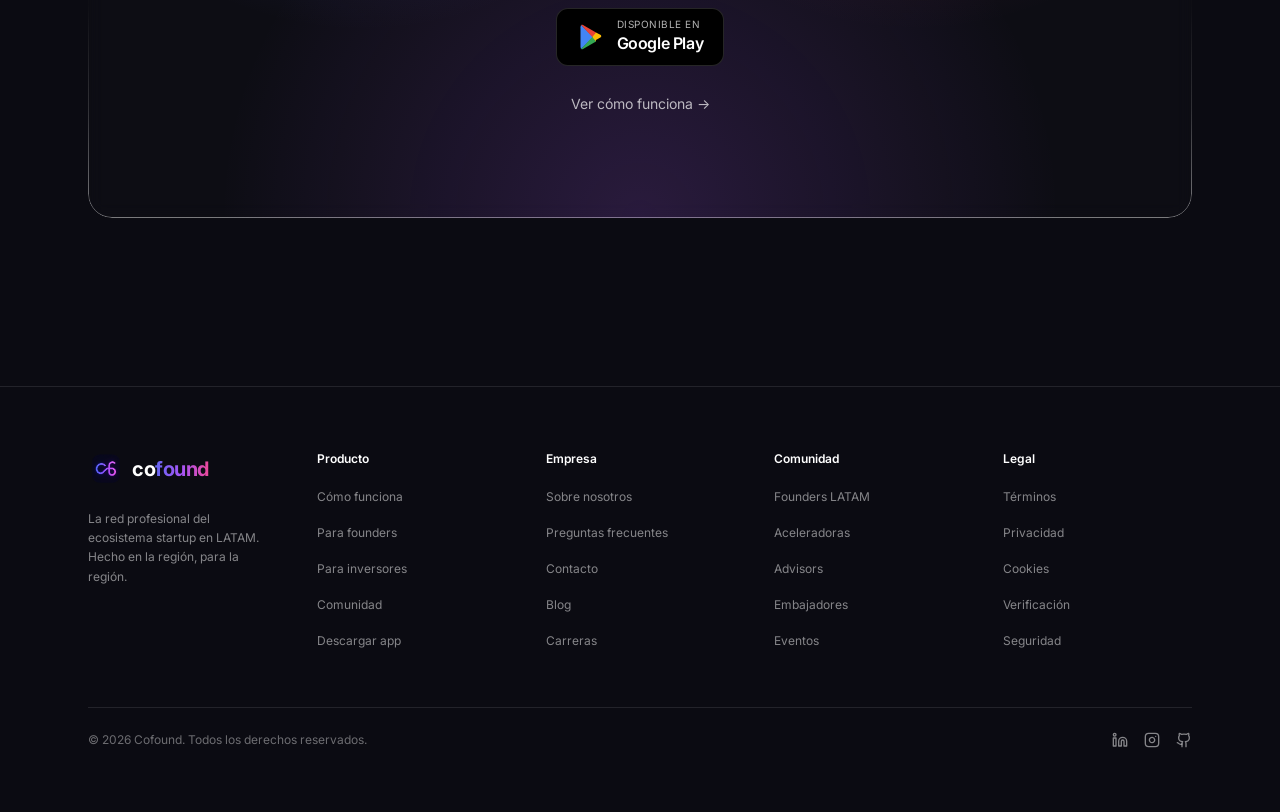
==== commit 6fe8d7dc: "feat: add /terminos and /privacidad legal pages - New static HTML pages under public/ with dark them" ====
--- a/index.html
+++ b/index.html
@@ -12,7 +12,7 @@
     <meta property="og:image" content="/cofound-logo.png" />
     <meta property="og:type" content="website" />
     <title>Cofound — La red startup de LATAM</title>
-    <script type="module" crossorigin src="/assets/index-DoWVaJGi.js"></script>
+    <script type="module" crossorigin src="/assets/index-C2KjEnw8.js"></script>
     <link rel="stylesheet" crossorigin href="/assets/index-CQe3KnJI.css">
   </head>
   <body>
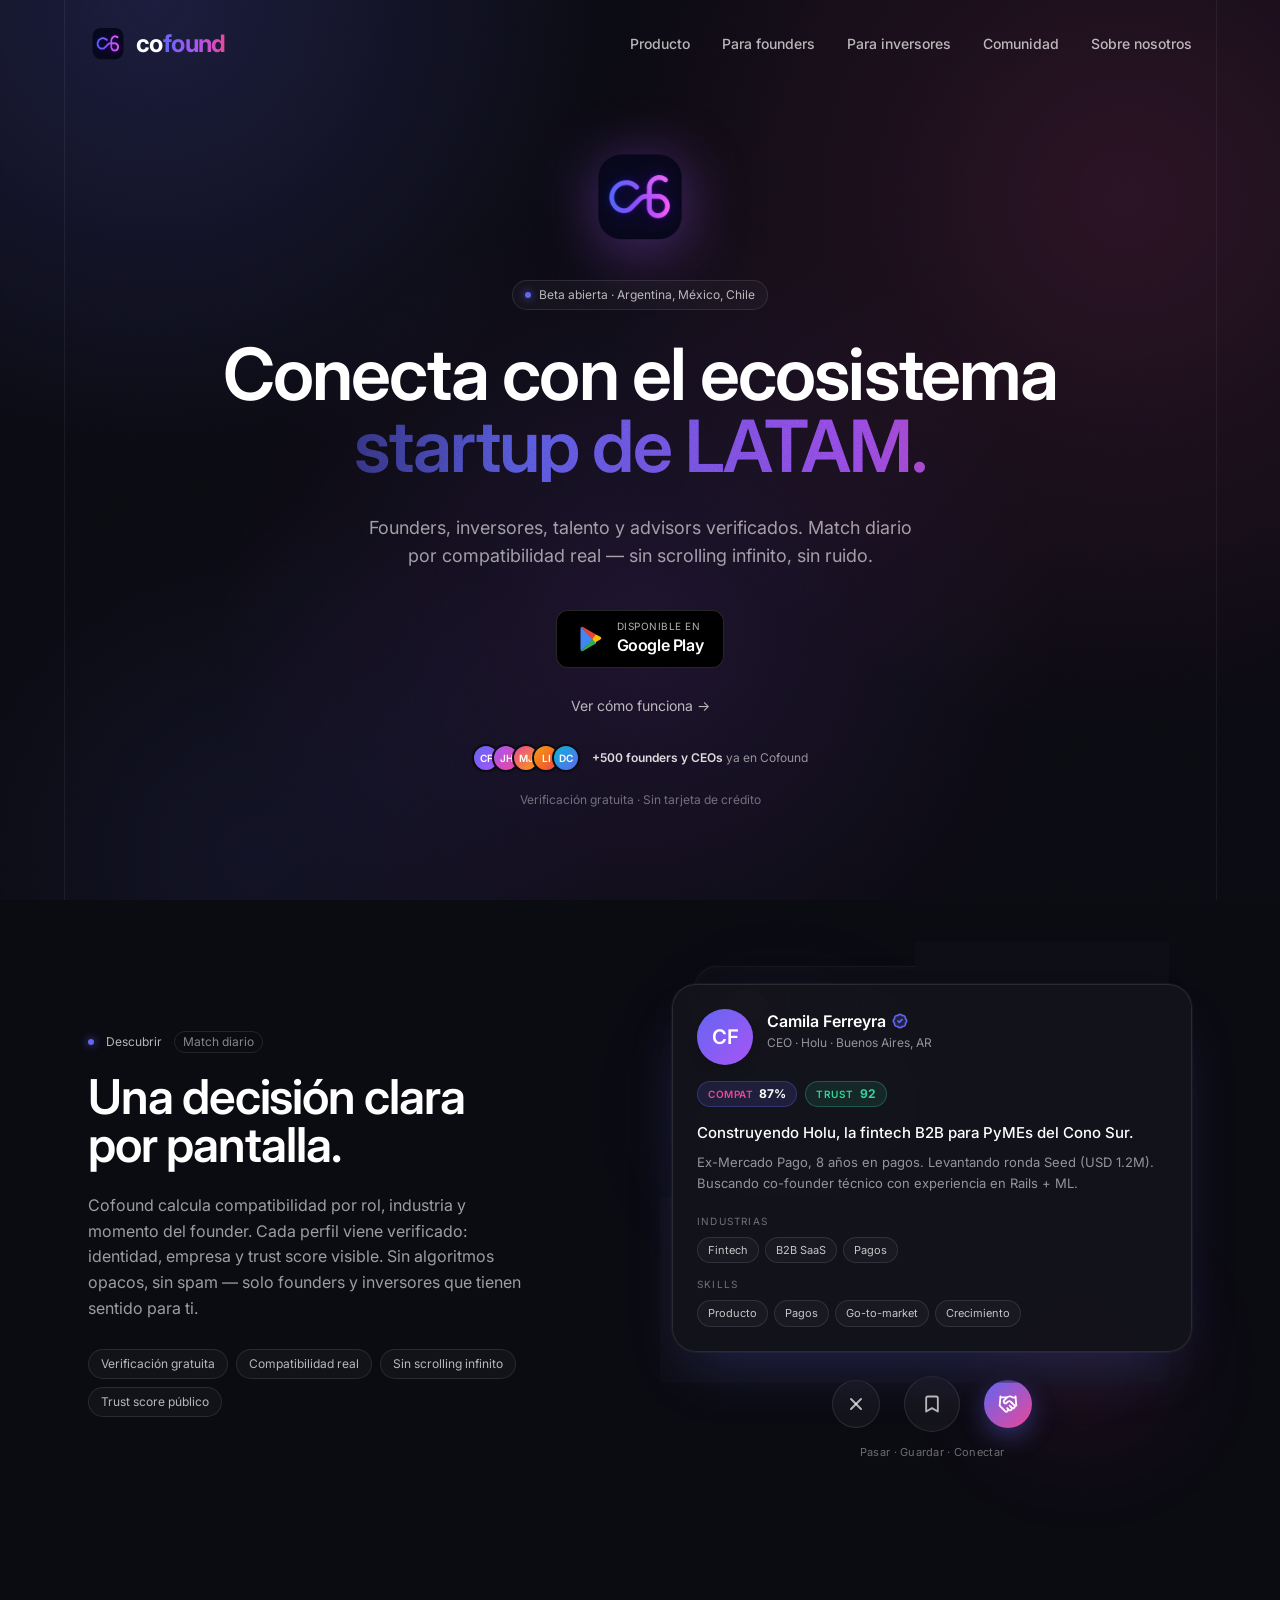
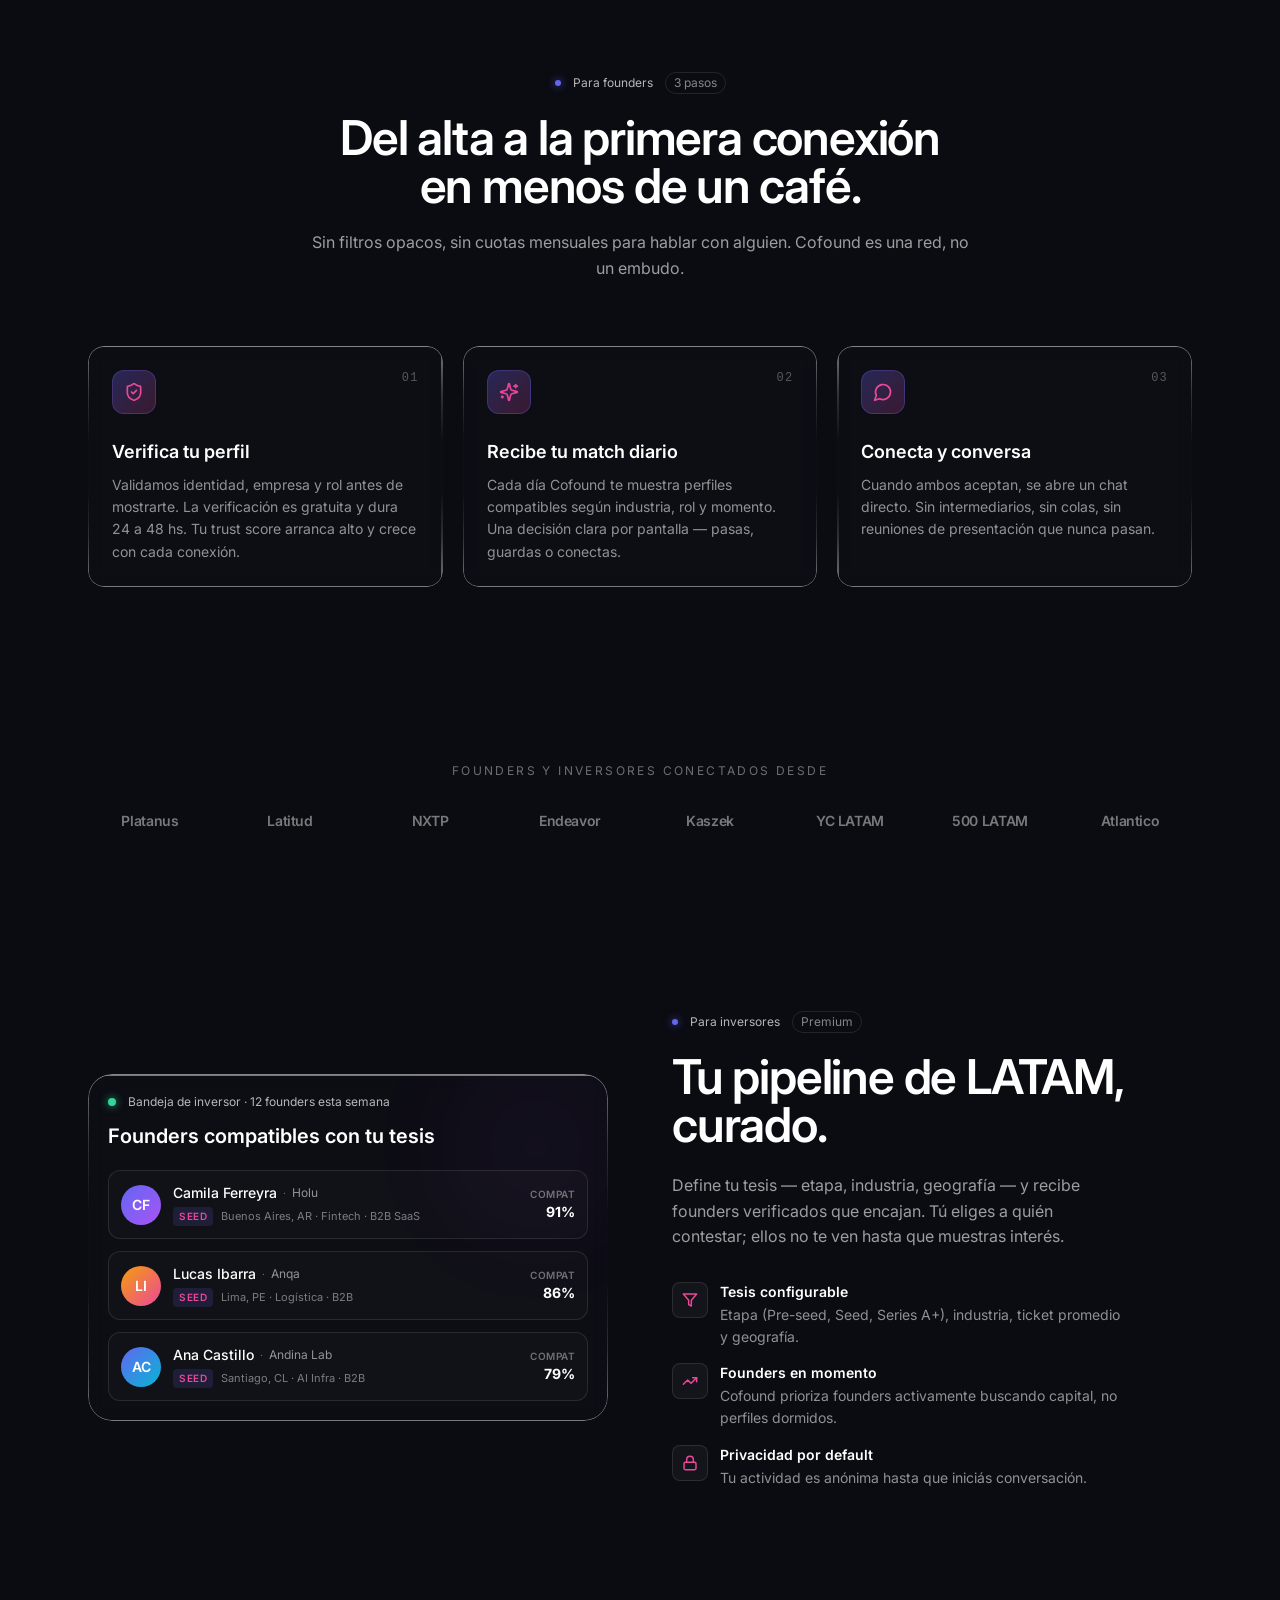
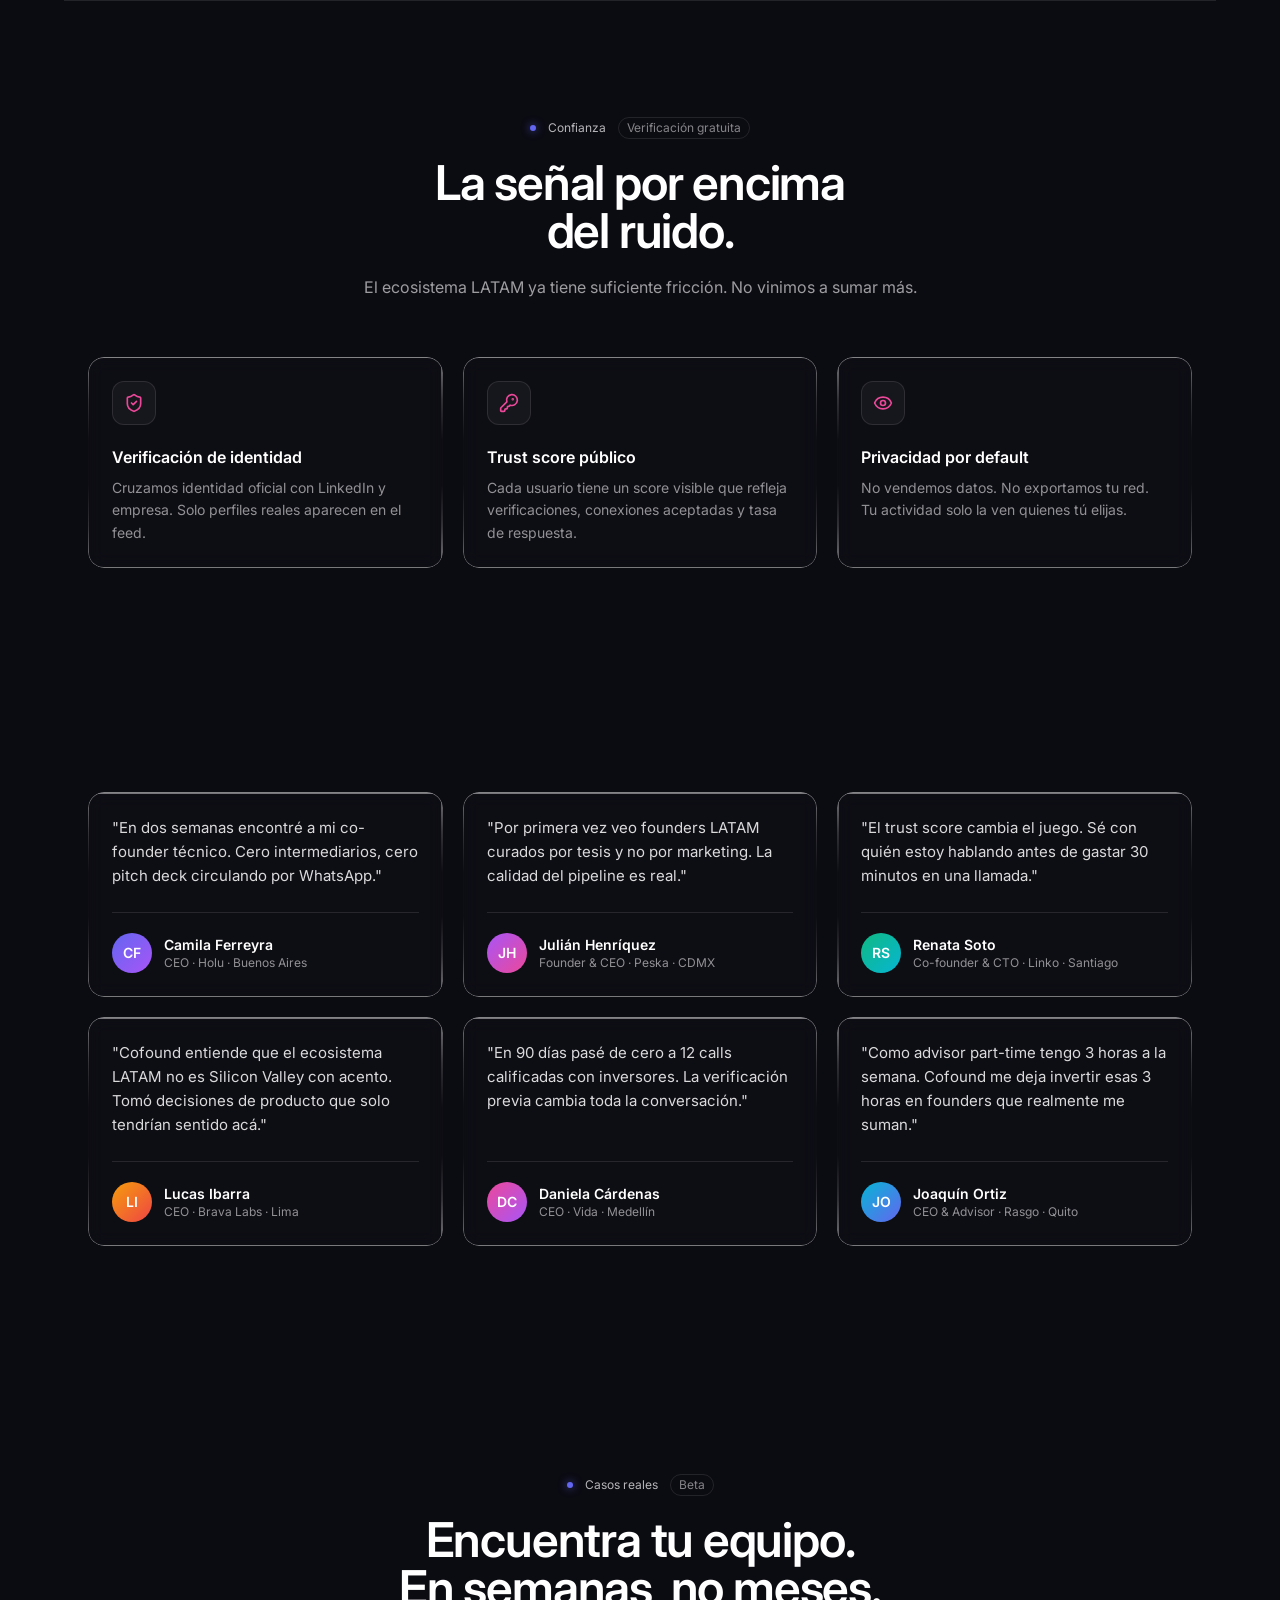
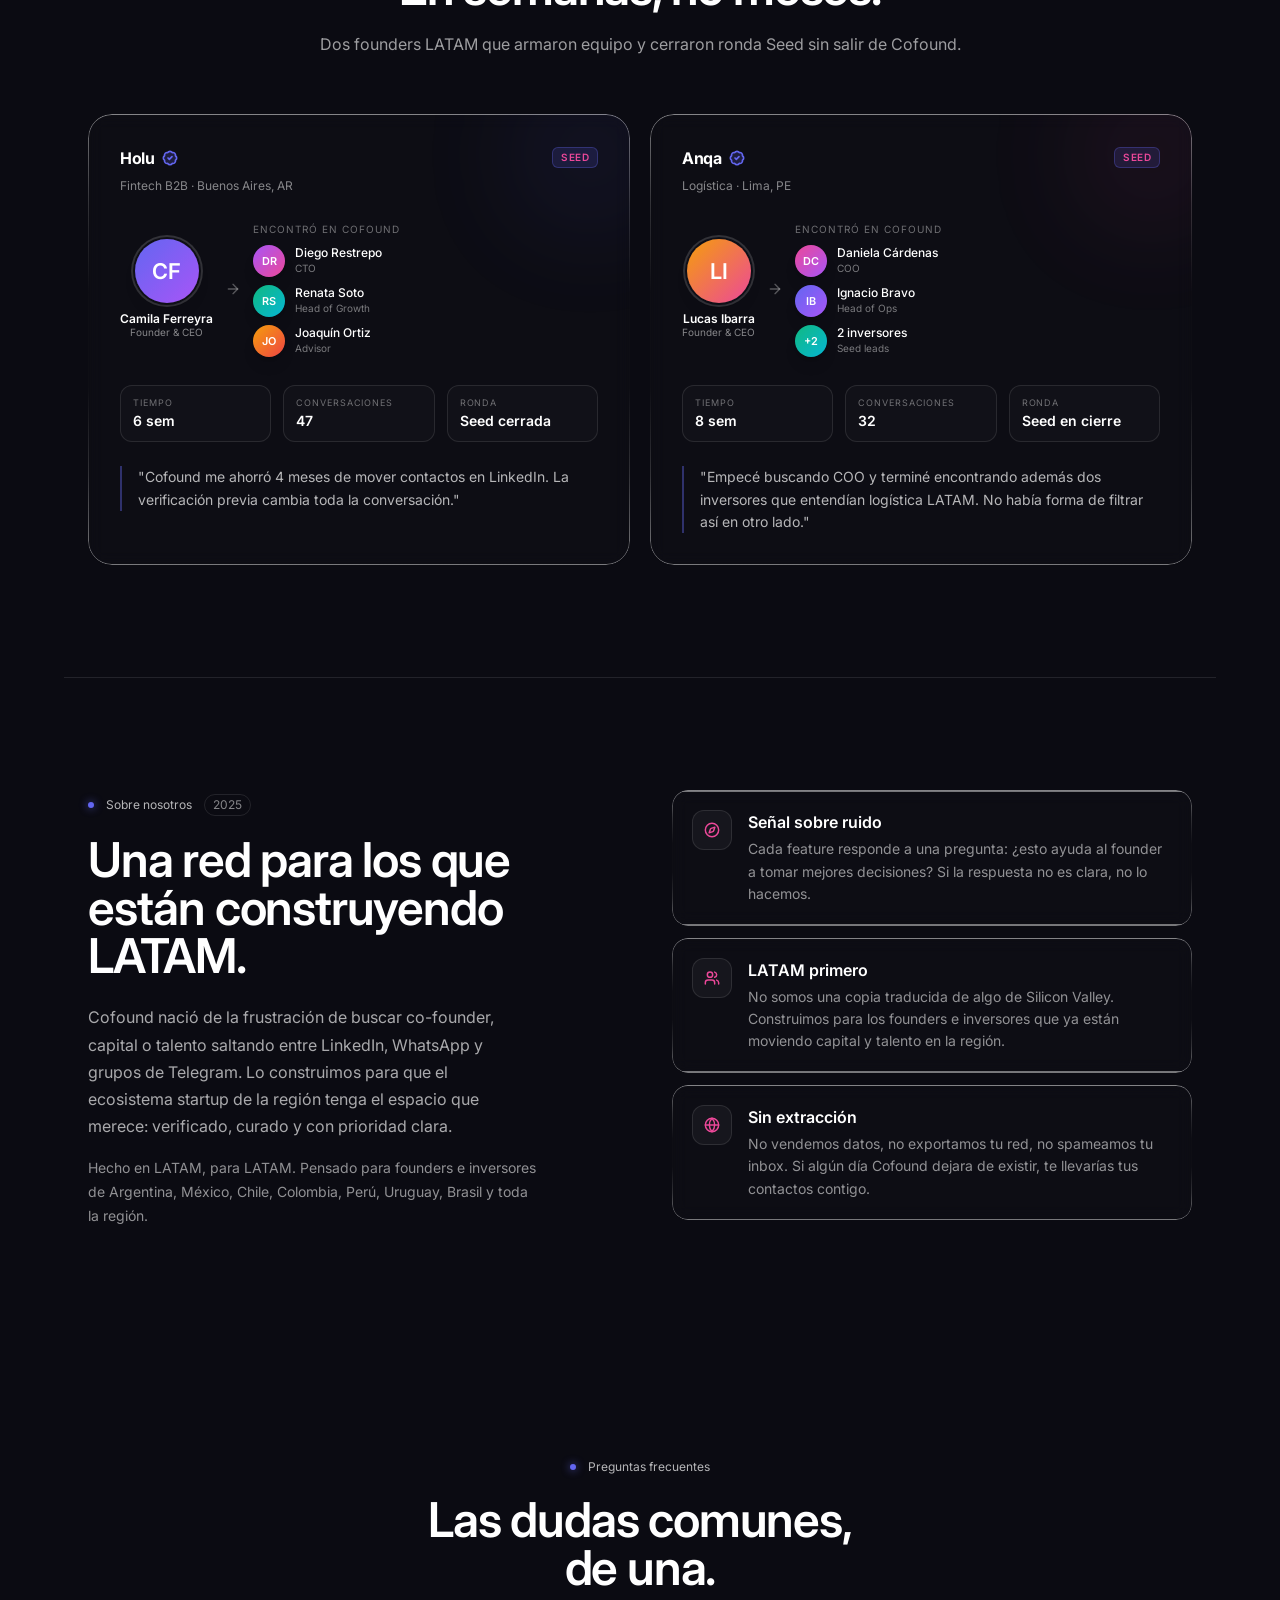
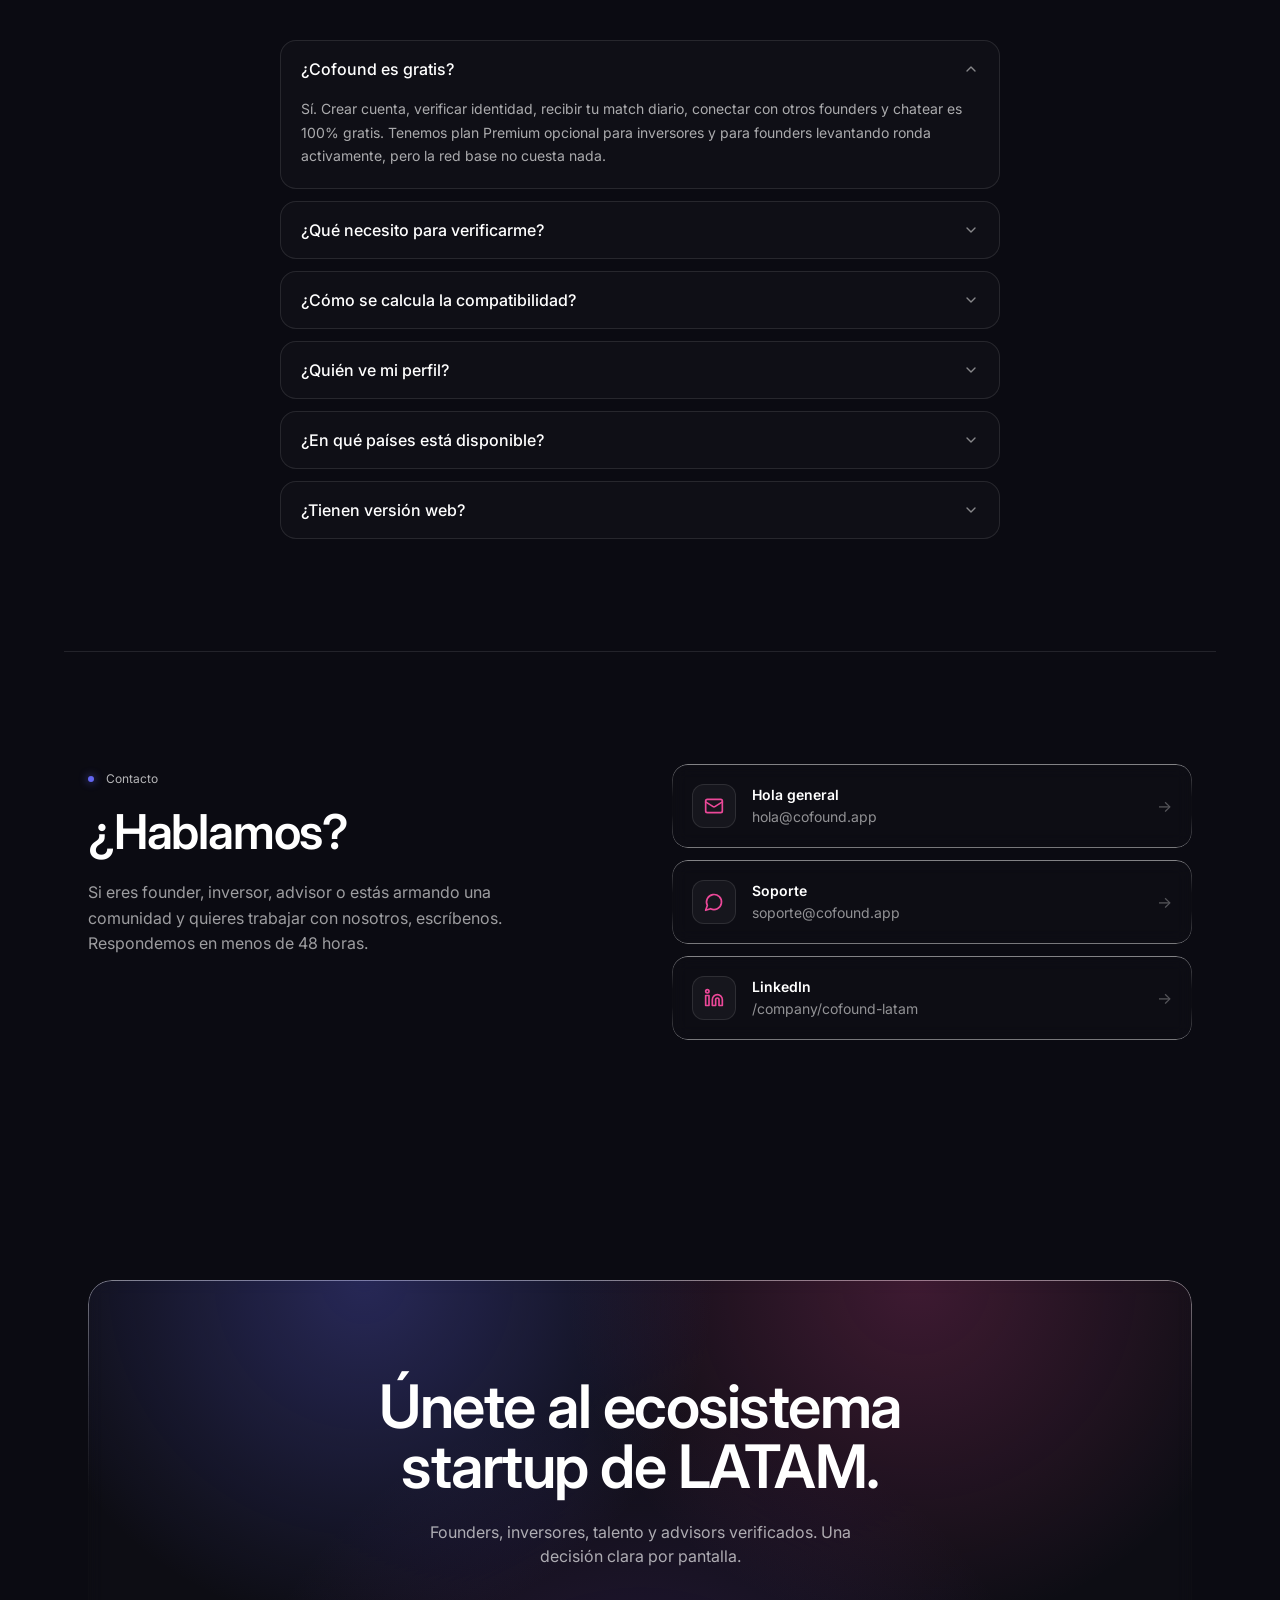
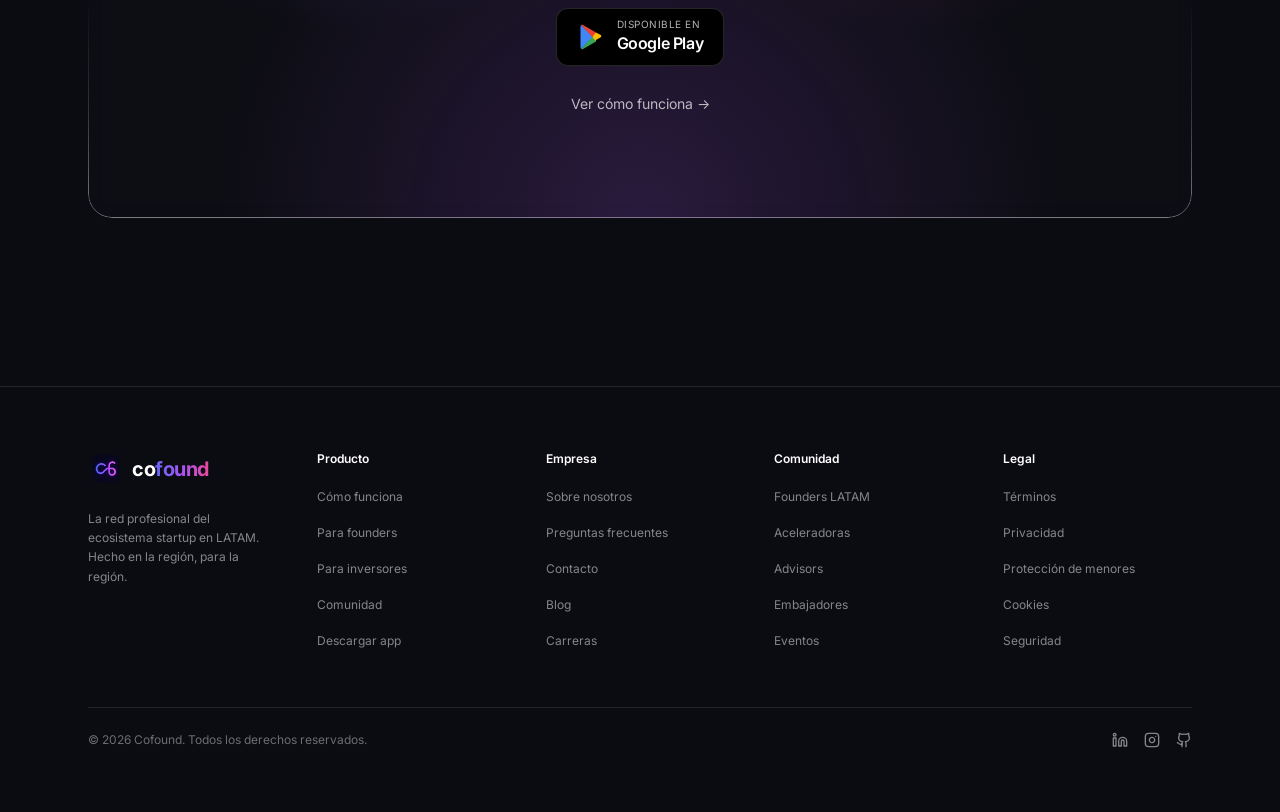
==== commit 18beb39e: "feat: add /proteccion-menores CSAE standards page Required by Google Play Console (CSAE policy 2024)" ====
--- a/index.html
+++ b/index.html
@@ -12,7 +12,7 @@
     <meta property="og:image" content="/cofound-logo.png" />
     <meta property="og:type" content="website" />
     <title>Cofound — La red startup de LATAM</title>
-    <script type="module" crossorigin src="/assets/index-C2KjEnw8.js"></script>
+    <script type="module" crossorigin src="/assets/index-uRY4C_5t.js"></script>
     <link rel="stylesheet" crossorigin href="/assets/index-CQe3KnJI.css">
   </head>
   <body>
